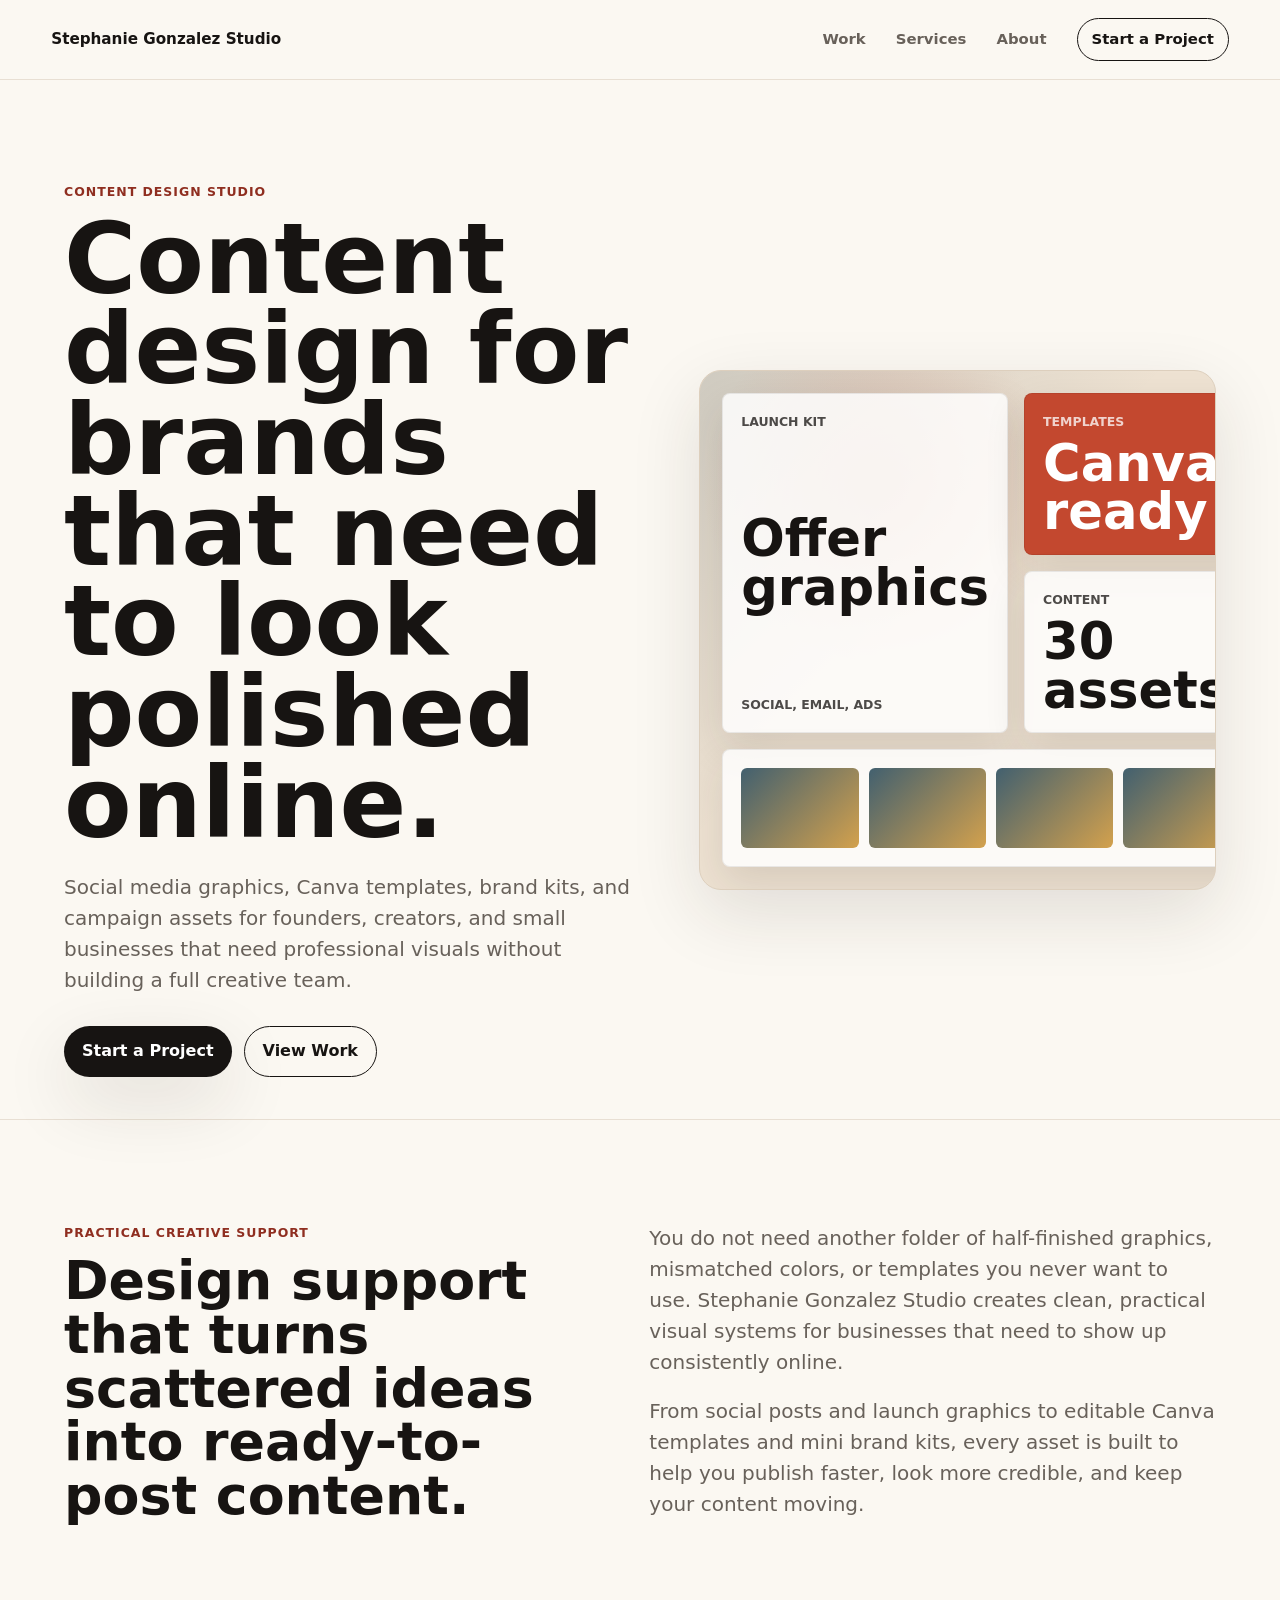
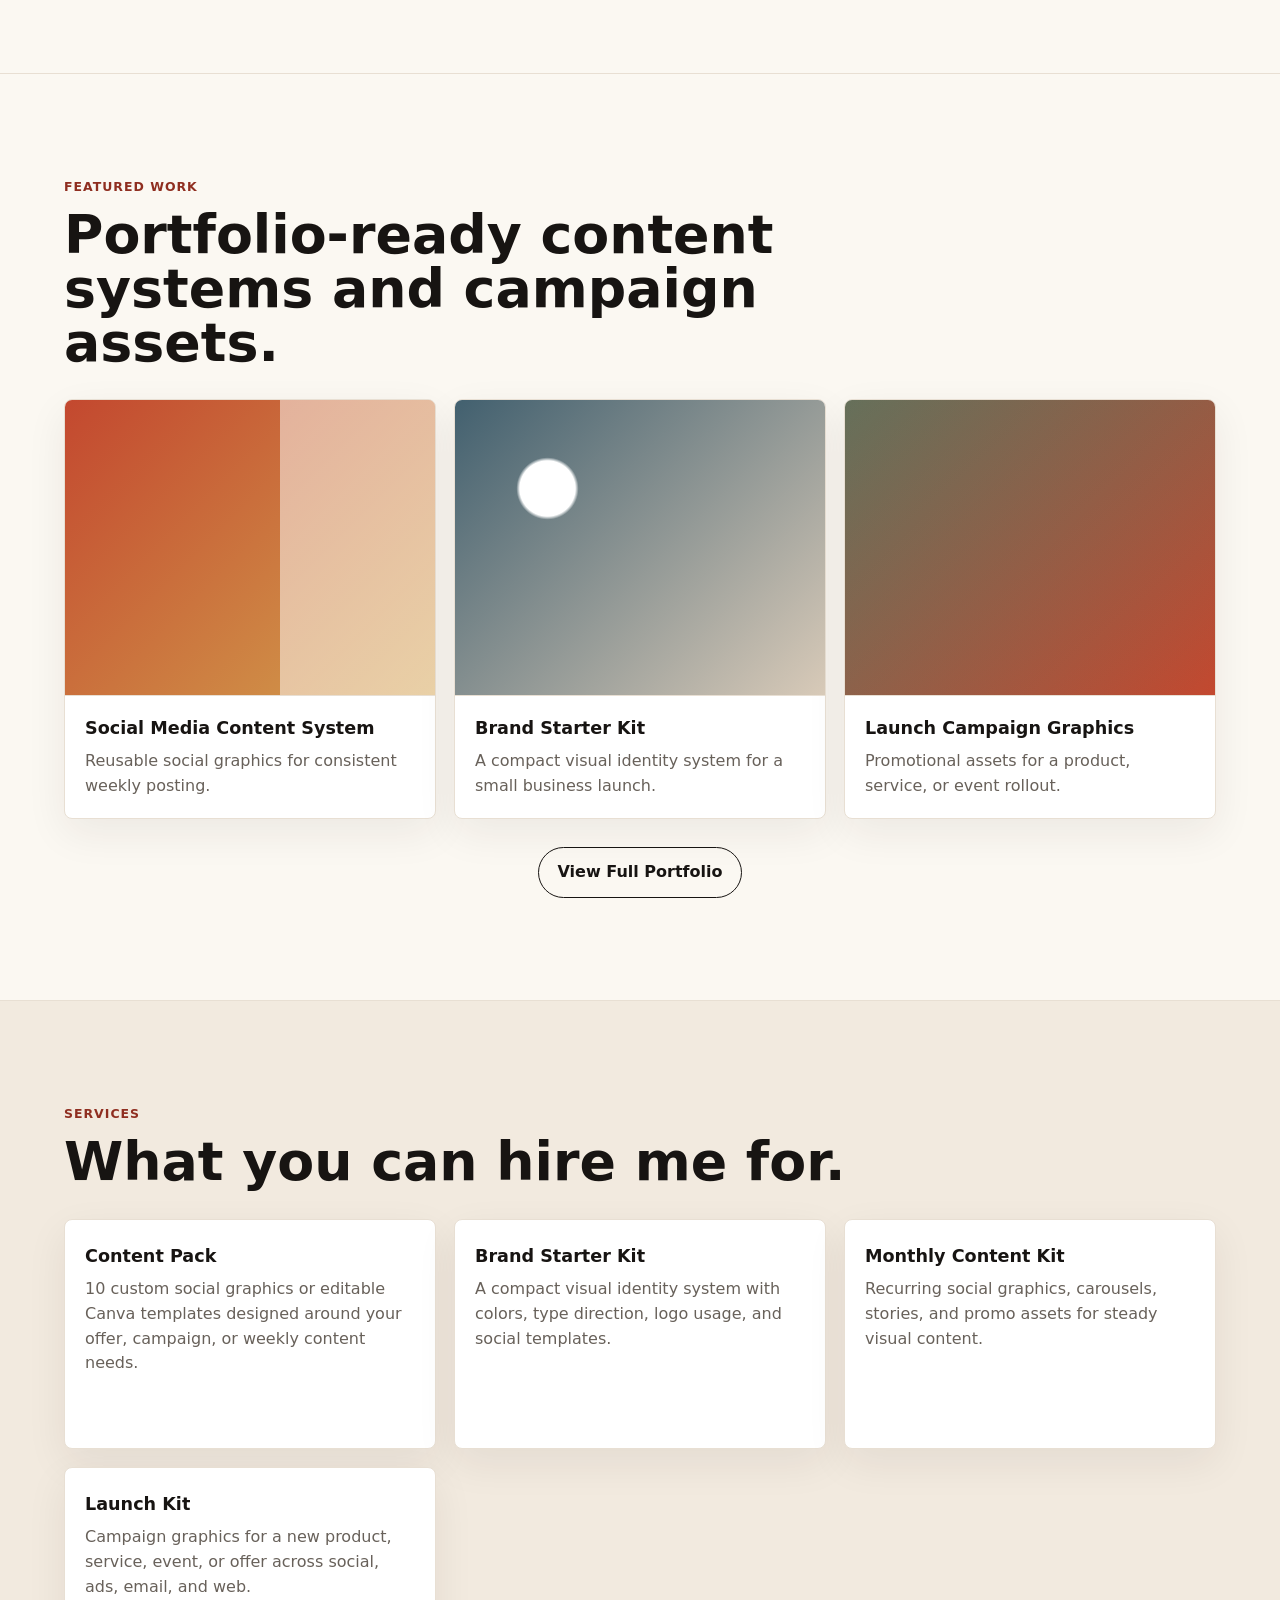
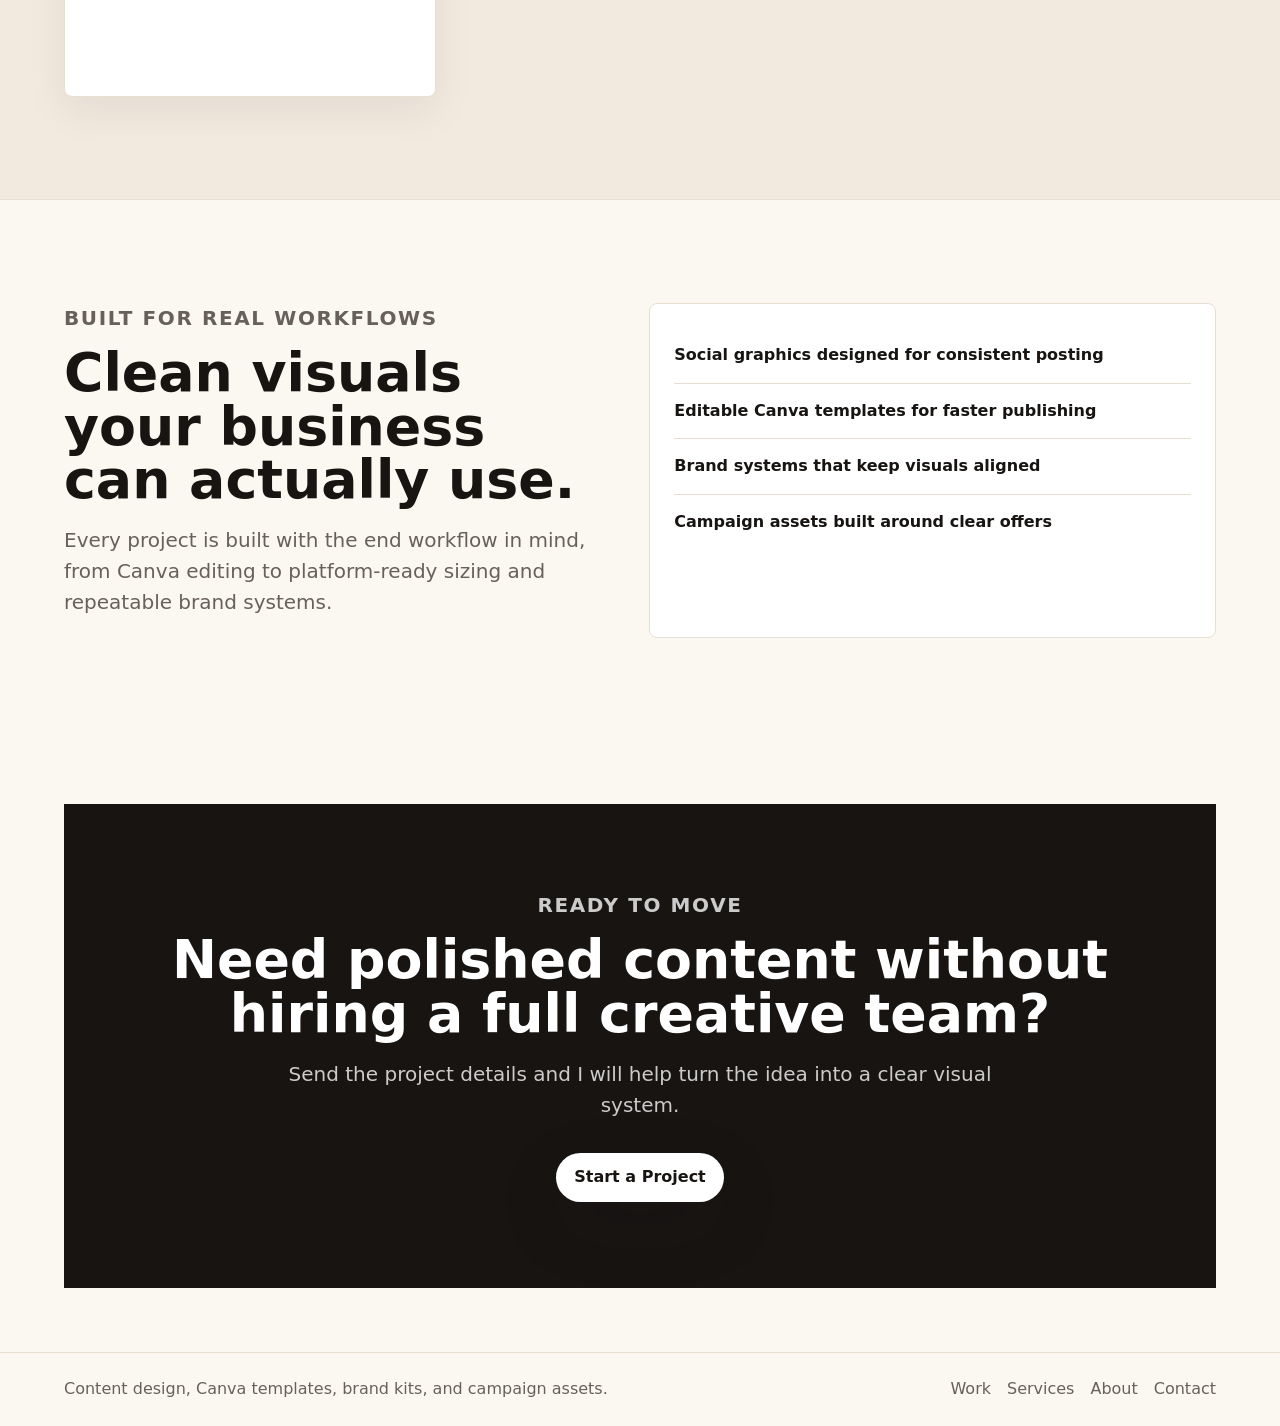
==== index.html @ 37374b11 "Build portfolio site" ====
<!doctype html>
<html lang="en">
  <head>
    <meta charset="utf-8" />
    <meta name="viewport" content="width=device-width, initial-scale=1" />
    <title>Content Design and Social Media Graphics | Stephanie Gonzalez Studio</title>
    <meta
      name="description"
      content="Social media graphics, Canva templates, brand kits, and campaign assets for founders, creators, and small businesses."
    />
    <link rel="stylesheet" href="styles.css" />
  </head>
  <body>
    <header class="site-header">
      <a class="brand" href="index.html">Stephanie Gonzalez Studio</a>
      <nav class="nav" aria-label="Primary navigation">
        <a href="work.html">Work</a>
        <a href="services.html">Services</a>
        <a href="about.html">About</a>
        <a class="nav-cta" href="contact.html">Start a Project</a>
      </nav>
    </header>

    <main>
      <section class="hero">
        <div class="hero-copy">
          <p class="eyebrow">Content design studio</p>
          <h1>Content design for brands that need to look polished online.</h1>
          <p class="hero-text">
            Social media graphics, Canva templates, brand kits, and campaign assets
            for founders, creators, and small businesses that need professional
            visuals without building a full creative team.
          </p>
          <div class="button-row">
            <a class="button button-primary" href="contact.html">Start a Project</a>
            <a class="button button-secondary" href="work.html">View Work</a>
          </div>
        </div>
        <div class="hero-board" aria-label="Sample design system preview">
          <div class="board-card card-large">
            <span>Launch Kit</span>
            <strong>Offer graphics</strong>
            <small>Social, email, ads</small>
          </div>
          <div class="board-card card-accent">
            <span>Templates</span>
            <strong>Canva-ready</strong>
          </div>
          <div class="board-card">
            <span>Content</span>
            <strong>30 assets</strong>
          </div>
          <div class="board-strip">
            <i></i><i></i><i></i><i></i>
          </div>
        </div>
      </section>

      <section class="section intro-section">
        <div class="section-heading">
          <p class="eyebrow">Practical creative support</p>
          <h2>Design support that turns scattered ideas into ready-to-post content.</h2>
        </div>
        <div class="section-copy">
          <p>
            You do not need another folder of half-finished graphics, mismatched
            colors, or templates you never want to use. Stephanie Gonzalez Studio
            creates clean, practical visual systems for businesses that need to
            show up consistently online.
          </p>
          <p>
            From social posts and launch graphics to editable Canva templates and
            mini brand kits, every asset is built to help you publish faster,
            look more credible, and keep your content moving.
          </p>
        </div>
      </section>

      <section class="section">
        <div class="section-heading">
          <p class="eyebrow">Featured work</p>
          <h2>Portfolio-ready content systems and campaign assets.</h2>
        </div>
        <div class="work-grid">
          <a class="work-card" href="work.html#social-system">
            <div class="work-art art-one"></div>
            <h3>Social Media Content System</h3>
            <p>Reusable social graphics for consistent weekly posting.</p>
          </a>
          <a class="work-card" href="work.html#brand-kit">
            <div class="work-art art-two"></div>
            <h3>Brand Starter Kit</h3>
            <p>A compact visual identity system for a small business launch.</p>
          </a>
          <a class="work-card" href="work.html#launch-kit">
            <div class="work-art art-three"></div>
            <h3>Launch Campaign Graphics</h3>
            <p>Promotional assets for a product, service, or event rollout.</p>
          </a>
        </div>
        <div class="centered-action">
          <a class="button button-secondary" href="work.html">View Full Portfolio</a>
        </div>
      </section>

      <section class="section section-muted">
        <div class="section-heading">
          <p class="eyebrow">Services</p>
          <h2>What you can hire me for.</h2>
        </div>
        <div class="service-grid">
          <article class="service-card">
            <h3>Content Pack</h3>
            <p>10 custom social graphics or editable Canva templates designed around your offer, campaign, or weekly content needs.</p>
          </article>
          <article class="service-card">
            <h3>Brand Starter Kit</h3>
            <p>A compact visual identity system with colors, type direction, logo usage, and social templates.</p>
          </article>
          <article class="service-card">
            <h3>Monthly Content Kit</h3>
            <p>Recurring social graphics, carousels, stories, and promo assets for steady visual content.</p>
          </article>
          <article class="service-card">
            <h3>Launch Kit</h3>
            <p>Campaign graphics for a new product, service, event, or offer across social, ads, email, and web.</p>
          </article>
        </div>
      </section>

      <section class="section proof-section">
        <div class="proof-copy">
          <p class="eyebrow">Built for real workflows</p>
          <h2>Clean visuals your business can actually use.</h2>
          <p>
            Every project is built with the end workflow in mind, from Canva editing
            to platform-ready sizing and repeatable brand systems.
          </p>
        </div>
        <ul class="proof-list">
          <li>Social graphics designed for consistent posting</li>
          <li>Editable Canva templates for faster publishing</li>
          <li>Brand systems that keep visuals aligned</li>
          <li>Campaign assets built around clear offers</li>
        </ul>
      </section>

      <section class="final-cta">
        <p class="eyebrow">Ready to move</p>
        <h2>Need polished content without hiring a full creative team?</h2>
        <p>Send the project details and I will help turn the idea into a clear visual system.</p>
        <a class="button button-primary" href="contact.html">Start a Project</a>
      </section>
    </main>

    <footer class="site-footer">
      <p>Content design, Canva templates, brand kits, and campaign assets.</p>
      <nav aria-label="Footer navigation">
        <a href="work.html">Work</a>
        <a href="services.html">Services</a>
        <a href="about.html">About</a>
        <a href="contact.html">Contact</a>
      </nav>
    </footer>
  </body>
</html>
---- styles.css ----
:root {
  --ink: #171412;
  --muted: #68615a;
  --line: #e8dfd3;
  --paper: #fbf8f2;
  --surface: #ffffff;
  --accent: #c3482f;
  --accent-dark: #8f2e20;
  --sage: #77846a;
  --blue: #42606f;
  --gold: #d3a14d;
  --radius: 8px;
  --shadow: 0 24px 70px rgba(39, 30, 22, 0.12);
}

* {
  box-sizing: border-box;
}

html {
  scroll-behavior: smooth;
}

body {
  margin: 0;
  background: var(--paper);
  color: var(--ink);
  font-family: Inter, ui-sans-serif, system-ui, -apple-system, BlinkMacSystemFont, "Segoe UI", sans-serif;
  line-height: 1.55;
}

a {
  color: inherit;
  text-decoration: none;
}

.site-header {
  align-items: center;
  background: rgba(251, 248, 242, 0.92);
  backdrop-filter: blur(14px);
  border-bottom: 1px solid var(--line);
  display: flex;
  justify-content: space-between;
  min-height: 74px;
  padding: 18px clamp(18px, 4vw, 56px);
  position: sticky;
  top: 0;
  z-index: 20;
}

.brand {
  font-size: 0.95rem;
  font-weight: 800;
  letter-spacing: 0;
}

.nav {
  align-items: center;
  display: flex;
  gap: clamp(14px, 2.4vw, 30px);
  font-size: 0.93rem;
  font-weight: 650;
}

.nav a {
  color: var(--muted);
}

.nav a:hover,
.nav .nav-cta {
  color: var(--ink);
}

.nav-cta {
  border: 1px solid var(--ink);
  border-radius: 999px;
  padding: 9px 14px;
}

.hero {
  display: grid;
  gap: clamp(32px, 5vw, 72px);
  grid-template-columns: minmax(0, 1.05fr) minmax(300px, 0.95fr);
  min-height: calc(100vh - 74px);
  padding: clamp(54px, 8vw, 106px) clamp(18px, 5vw, 76px) 42px;
}

.hero-copy,
.page-hero {
  align-self: center;
}

.eyebrow {
  color: var(--accent-dark);
  font-size: 0.78rem;
  font-weight: 850;
  letter-spacing: 0.08em;
  margin: 0 0 12px;
  text-transform: uppercase;
}

h1,
h2,
h3,
p {
  margin-top: 0;
}

h1 {
  font-size: clamp(3.1rem, 7.7vw, 7.4rem);
  letter-spacing: 0;
  line-height: 0.92;
  margin-bottom: 24px;
  max-width: 940px;
}

h2 {
  font-size: clamp(2rem, 4.2vw, 4.35rem);
  letter-spacing: 0;
  line-height: 1;
  margin-bottom: 18px;
}

h3 {
  font-size: 1.1rem;
  letter-spacing: 0;
  line-height: 1.2;
  margin-bottom: 10px;
}

.hero-text,
.page-hero p,
.section-copy,
.proof-copy p,
.final-cta p {
  color: var(--muted);
  font-size: clamp(1.03rem, 1.6vw, 1.25rem);
  max-width: 740px;
}

.button-row {
  display: flex;
  flex-wrap: wrap;
  gap: 12px;
  margin-top: 30px;
}

.button {
  align-items: center;
  border-radius: 999px;
  display: inline-flex;
  font-weight: 800;
  justify-content: center;
  min-height: 46px;
  padding: 12px 18px;
  transition: transform 160ms ease, box-shadow 160ms ease, background 160ms ease;
}

.button:hover {
  transform: translateY(-2px);
}

.button-primary {
  background: var(--ink);
  box-shadow: var(--shadow);
  color: white;
}

.button-secondary {
  border: 1px solid var(--ink);
  color: var(--ink);
}

.hero-board {
  align-self: center;
  background: #eee2d2;
  border: 1px solid #ddcfbd;
  border-radius: 22px;
  box-shadow: var(--shadow);
  display: grid;
  gap: 16px;
  grid-template-columns: 1fr 1fr;
  min-height: 520px;
  overflow: hidden;
  padding: 22px;
  position: relative;
}

.hero-board::before {
  background:
    radial-gradient(circle at 35% 22%, rgba(195, 72, 47, 0.18), transparent 34%),
    linear-gradient(135deg, rgba(66, 96, 111, 0.18), transparent 45%);
  content: "";
  inset: 0;
  position: absolute;
}

.board-card,
.board-strip {
  background: rgba(255, 255, 255, 0.82);
  border: 1px solid rgba(23, 20, 18, 0.08);
  border-radius: 8px;
  box-shadow: 0 16px 40px rgba(39, 30, 22, 0.12);
  display: flex;
  flex-direction: column;
  justify-content: space-between;
  min-height: 150px;
  padding: 18px;
  position: relative;
  z-index: 1;
}

.card-large {
  grid-row: span 2;
  min-height: 318px;
}

.card-accent {
  background: var(--accent);
  color: white;
}

.board-card span,
.board-card small {
  color: inherit;
  font-size: 0.78rem;
  font-weight: 800;
  opacity: 0.76;
  text-transform: uppercase;
}

.board-card strong {
  font-size: clamp(1.7rem, 4vw, 3.4rem);
  letter-spacing: 0;
  line-height: 0.95;
}

.board-strip {
  display: grid;
  gap: 10px;
  grid-column: 1 / -1;
  grid-template-columns: repeat(4, 1fr);
  min-height: 110px;
}

.board-strip i {
  background: linear-gradient(135deg, var(--blue), var(--gold));
  border-radius: 6px;
  display: block;
}

.section,
.page-hero,
.case-list,
.contact-layout {
  padding: clamp(58px, 8vw, 112px) clamp(18px, 5vw, 76px);
}

.section {
  border-top: 1px solid var(--line);
}

.section-muted {
  background: #f2eadf;
}

.intro-section,
.proof-section,
.page-hero.split,
.contact-layout {
  display: grid;
  gap: clamp(24px, 5vw, 72px);
  grid-template-columns: minmax(0, 0.92fr) minmax(320px, 1fr);
}

.section-heading {
  margin-bottom: 30px;
  max-width: 900px;
}

.section-copy p {
  margin-bottom: 18px;
}

.work-grid,
.service-grid {
  display: grid;
  gap: 18px;
  grid-template-columns: repeat(3, minmax(0, 1fr));
}

.work-card,
.service-card,
.package-card,
.about-panel,
.contact-note {
  background: var(--surface);
  border: 1px solid var(--line);
  border-radius: var(--radius);
  box-shadow: 0 14px 42px rgba(39, 30, 22, 0.07);
}

.work-card {
  display: flex;
  flex-direction: column;
  min-height: 420px;
  overflow: hidden;
}

.work-card h3,
.work-card p,
.service-card h3,
.service-card p {
  padding-left: 20px;
  padding-right: 20px;
}

.work-card h3 {
  margin-top: 22px;
}

.work-card p,
.service-card p,
.package-card p,
.about-panel,
.contact-note,
.case-copy p,
.case-copy li {
  color: var(--muted);
}

.work-art {
  aspect-ratio: 1.25 / 1;
  border-bottom: 1px solid var(--line);
  position: relative;
}

.art-one {
  background:
    linear-gradient(90deg, transparent 58%, rgba(255, 255, 255, 0.5) 58%),
    linear-gradient(135deg, #c3482f, #d3a14d);
}

.art-two {
  background:
    radial-gradient(circle at 25% 30%, #ffffff 0 8%, transparent 9%),
    linear-gradient(135deg, #42606f, #d8cab8);
}

.art-three {
  background:
    linear-gradient(140deg, rgba(23, 20, 18, 0.18), transparent),
    linear-gradient(135deg, #77846a, #c3482f);
}

.centered-action {
  margin-top: 28px;
  text-align: center;
}

.service-card {
  min-height: 230px;
  padding: 26px 0;
}

.proof-list {
  background: var(--surface);
  border: 1px solid var(--line);
  border-radius: var(--radius);
  list-style: none;
  margin: 0;
  padding: 24px;
}

.proof-list li {
  border-bottom: 1px solid var(--line);
  font-weight: 750;
  padding: 15px 0;
}

.proof-list li:last-child {
  border-bottom: 0;
}

.final-cta {
  background: var(--ink);
  color: white;
  margin: clamp(18px, 5vw, 76px);
  padding: clamp(44px, 7vw, 86px);
  text-align: center;
}

.final-cta .eyebrow,
.final-cta p {
  color: rgba(255, 255, 255, 0.78);
  margin-left: auto;
  margin-right: auto;
}

.final-cta .button-primary {
  background: white;
  color: var(--ink);
  margin-top: 12px;
}

.standalone {
  margin-top: 80px;
}

.page-hero.compact {
  max-width: 980px;
}

.page-hero.compact h1 {
  font-size: clamp(2.8rem, 6vw, 5.9rem);
}

.page-hero.split h1 {
  font-size: clamp(2.4rem, 5vw, 5rem);
}

.about-panel,
.contact-note {
  padding: 28px;
}

.package-section {
  display: grid;
  gap: 18px;
  grid-template-columns: repeat(2, minmax(0, 1fr));
}

.package-card {
  display: flex;
  flex-direction: column;
  gap: 24px;
  justify-content: space-between;
  min-height: 470px;
  padding: 28px;
}

.package-card.featured {
  background: #fff7ea;
  border-color: #d4b274;
}

.package-card ul,
.contact-note ul,
.case-copy ul {
  margin: 0;
  padding-left: 20px;
}

.case-list {
  display: grid;
  gap: 26px;
}

.case-study {
  background: var(--surface);
  border: 1px solid var(--line);
  border-radius: var(--radius);
  display: grid;
  gap: 0;
  grid-template-columns: minmax(280px, 0.8fr) minmax(0, 1.2fr);
  overflow: hidden;
}

.case-visual {
  min-height: 520px;
  position: relative;
}

.case-visual span {
  background: rgba(255, 255, 255, 0.74);
  border: 1px solid rgba(23, 20, 18, 0.12);
  border-radius: 8px;
  box-shadow: 0 16px 38px rgba(39, 30, 22, 0.18);
  display: block;
  position: absolute;
}

.visual-social {
  background: linear-gradient(135deg, #c3482f, #e2b560);
}

.visual-brand {
  background: linear-gradient(135deg, #42606f, #b8c0ae);
}

.visual-launch {
  background: linear-gradient(135deg, #171412, #c3482f);
}

.visual-template {
  background: linear-gradient(135deg, #d8cab8, #77846a);
}

.visual-ad {
  background: linear-gradient(135deg, #f3efe7, #42606f);
}

.visual-founder {
  background: linear-gradient(135deg, #d3a14d, #171412);
}

.case-visual span:nth-child(1) {
  height: 42%;
  left: 12%;
  top: 12%;
  width: 42%;
}

.case-visual span:nth-child(2) {
  height: 30%;
  right: 10%;
  top: 20%;
  width: 30%;
}

.case-visual span:nth-child(3) {
  bottom: 12%;
  height: 34%;
  left: 24%;
  width: 56%;
}

.case-visual span:nth-child(4) {
  bottom: 22%;
  height: 20%;
  right: 14%;
  width: 22%;
}

.case-copy {
  padding: clamp(28px, 5vw, 58px);
}

.case-copy h2 {
  font-size: clamp(2rem, 4vw, 4rem);
}

.case-copy h3 {
  margin-top: 24px;
}

.outcome {
  background: #f8f0e5;
  border-left: 4px solid var(--accent);
  margin-top: 24px;
  padding: 16px;
}

.contact-layout {
  align-items: start;
  padding-top: 10px;
}

.contact-form {
  background: var(--surface);
  border: 1px solid var(--line);
  border-radius: var(--radius);
  display: grid;
  gap: 18px;
  grid-template-columns: repeat(2, minmax(0, 1fr));
  padding: clamp(22px, 4vw, 38px);
}

label {
  color: var(--ink);
  display: grid;
  font-size: 0.92rem;
  font-weight: 800;
  gap: 8px;
}

.full {
  grid-column: 1 / -1;
}

input,
select,
textarea {
  background: #fcfaf6;
  border: 1px solid var(--line);
  border-radius: 8px;
  color: var(--ink);
  font: inherit;
  min-height: 46px;
  padding: 12px 13px;
  width: 100%;
}

textarea {
  resize: vertical;
}

.contact-form button {
  border: 0;
  cursor: pointer;
  grid-column: 1 / -1;
  justify-self: start;
}

.site-footer {
  align-items: center;
  border-top: 1px solid var(--line);
  color: var(--muted);
  display: flex;
  gap: 18px;
  justify-content: space-between;
  padding: 24px clamp(18px, 5vw, 76px);
}

.site-footer p {
  margin: 0;
}

.site-footer nav {
  display: flex;
  flex-wrap: wrap;
  gap: 16px;
}

@media (max-width: 920px) {
  .hero,
  .intro-section,
  .proof-section,
  .page-hero.split,
  .contact-layout,
  .case-study {
    grid-template-columns: 1fr;
  }

  .hero {
    min-height: auto;
  }

  .hero-board {
    min-height: 420px;
  }

  .work-grid,
  .service-grid,
  .package-section {
    grid-template-columns: 1fr;
  }

  .case-visual {
    min-height: 360px;
  }
}

@media (max-width: 680px) {
  .site-header {
    align-items: flex-start;
    flex-direction: column;
    gap: 14px;
  }

  .nav {
    flex-wrap: wrap;
    gap: 12px;
  }

  h1 {
    font-size: clamp(2.6rem, 18vw, 4.6rem);
  }

  .hero-board {
    grid-template-columns: 1fr;
  }

  .card-large,
  .board-strip {
    grid-column: auto;
    grid-row: auto;
  }

  .board-strip {
    grid-template-columns: repeat(2, 1fr);
  }

  .contact-form {
    grid-template-columns: 1fr;
  }

  .site-footer {
    align-items: flex-start;
    flex-direction: column;
  }

  .final-cta {
    margin-left: 18px;
    margin-right: 18px;
  }
}
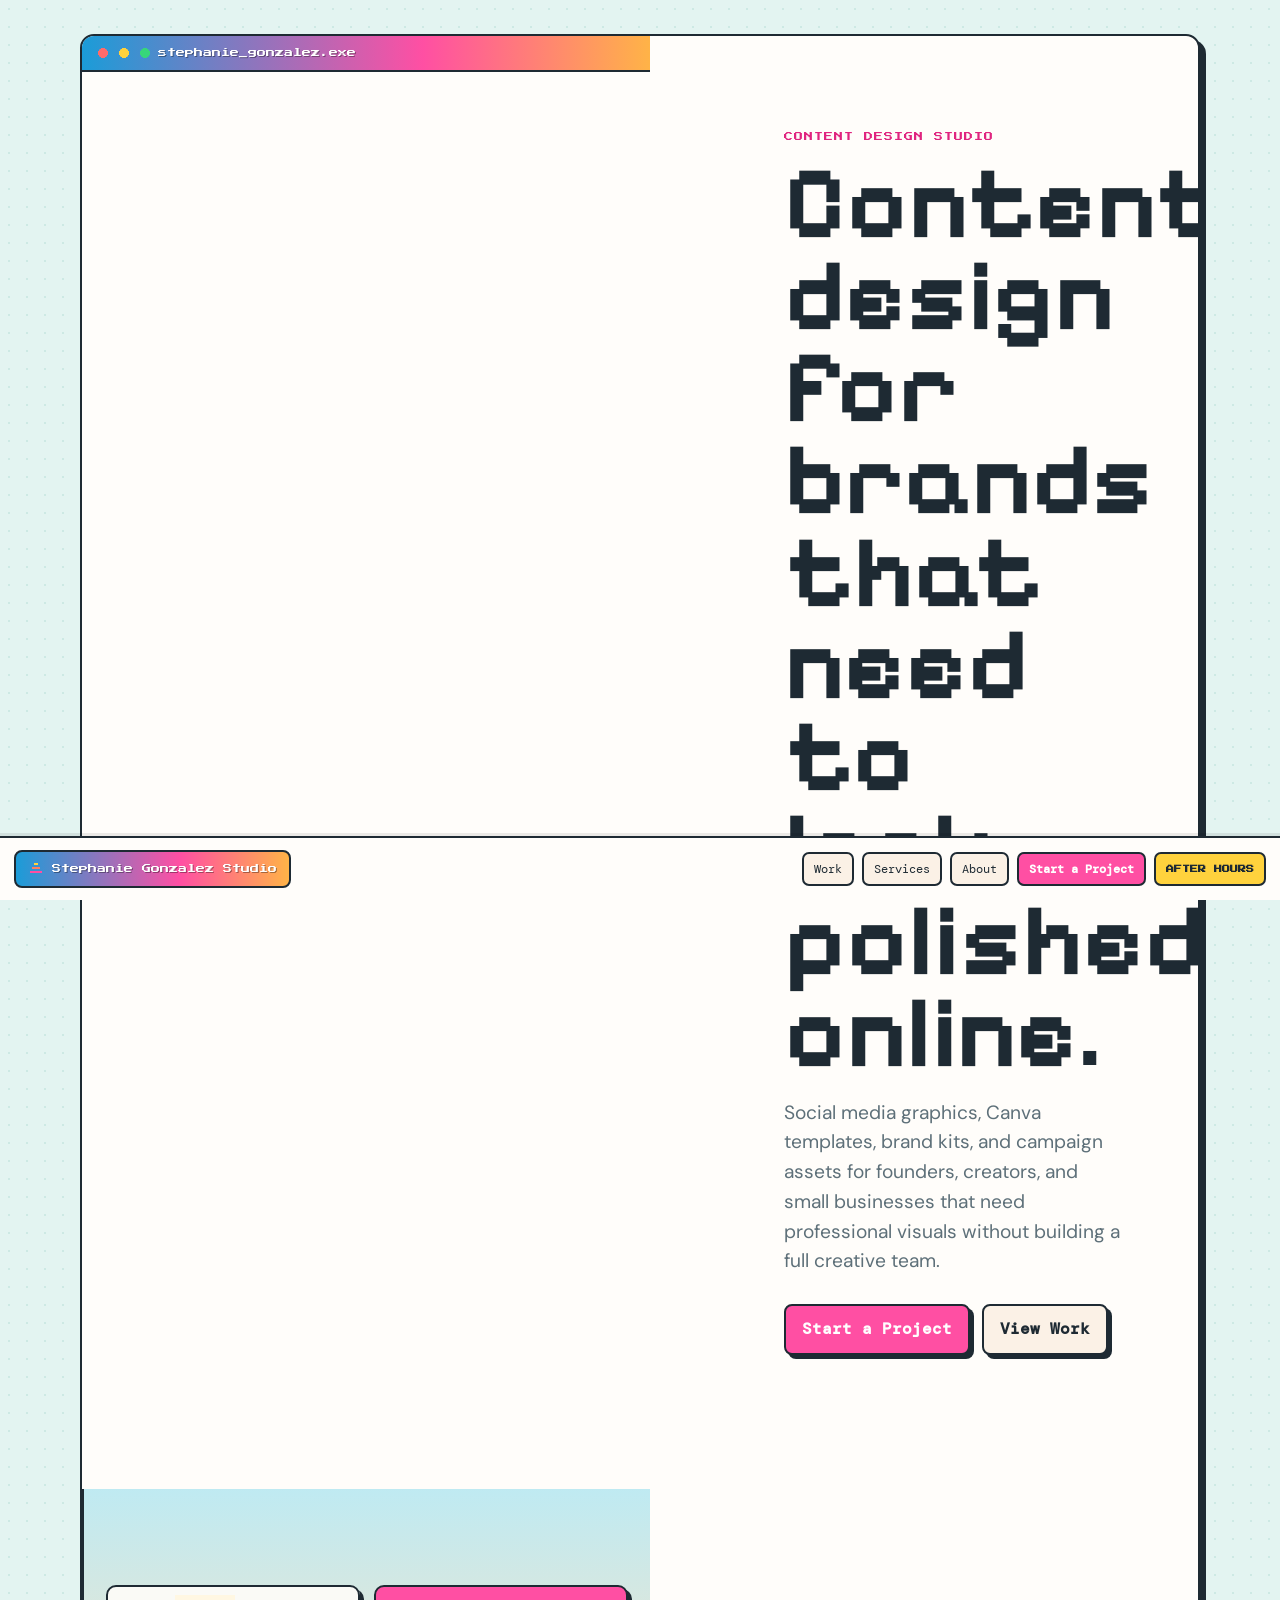
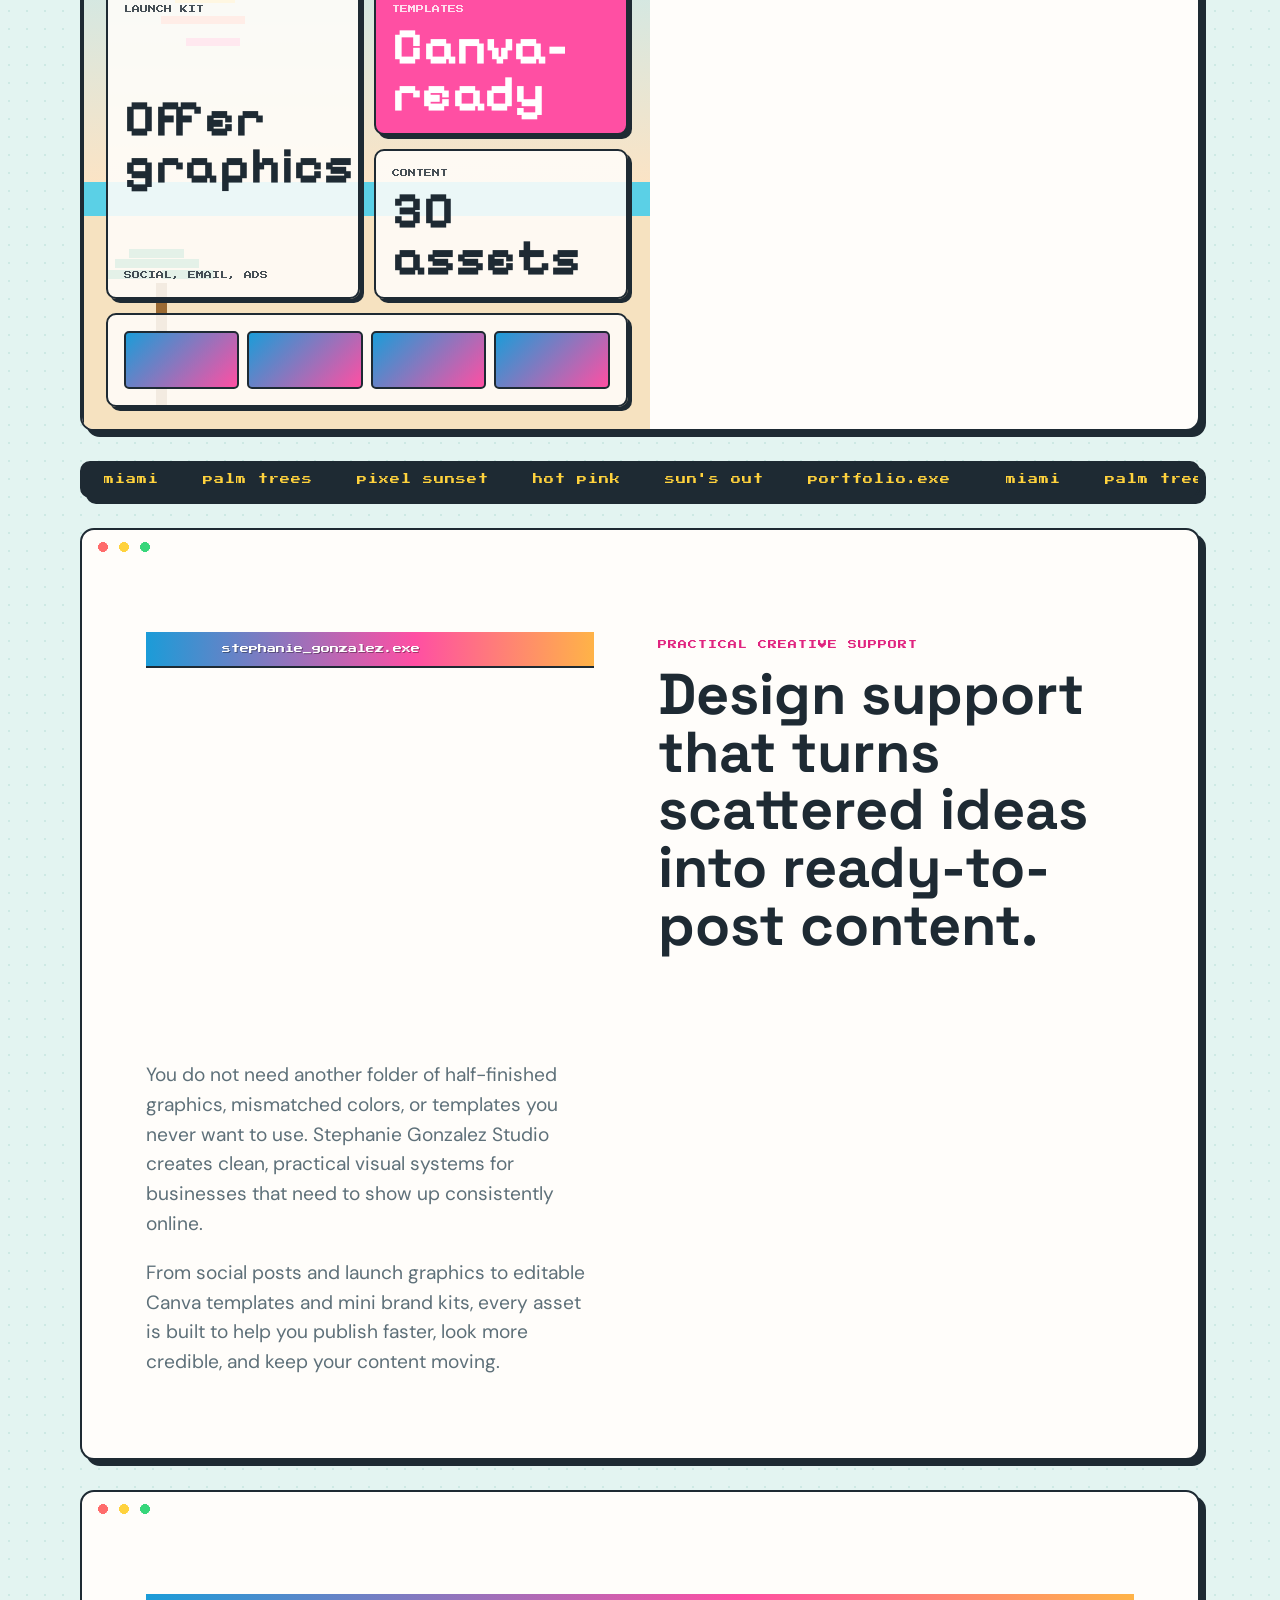
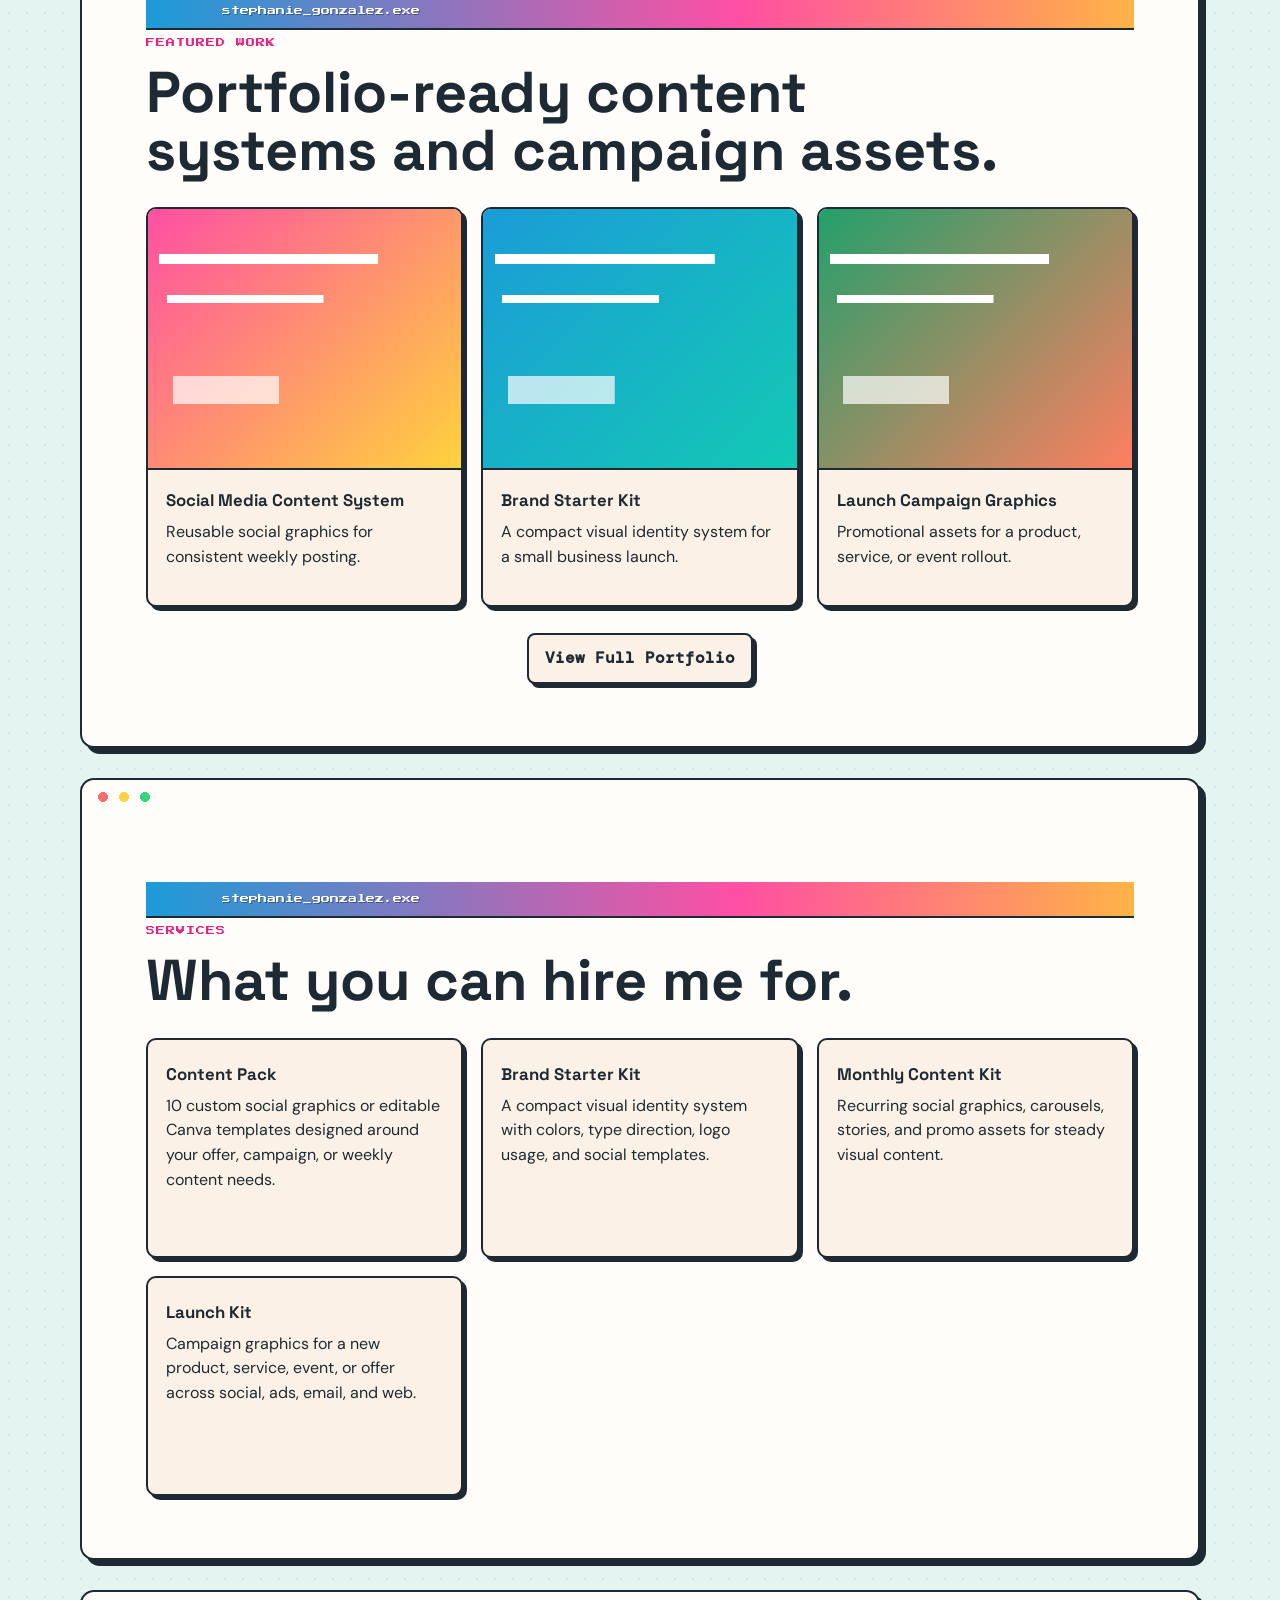
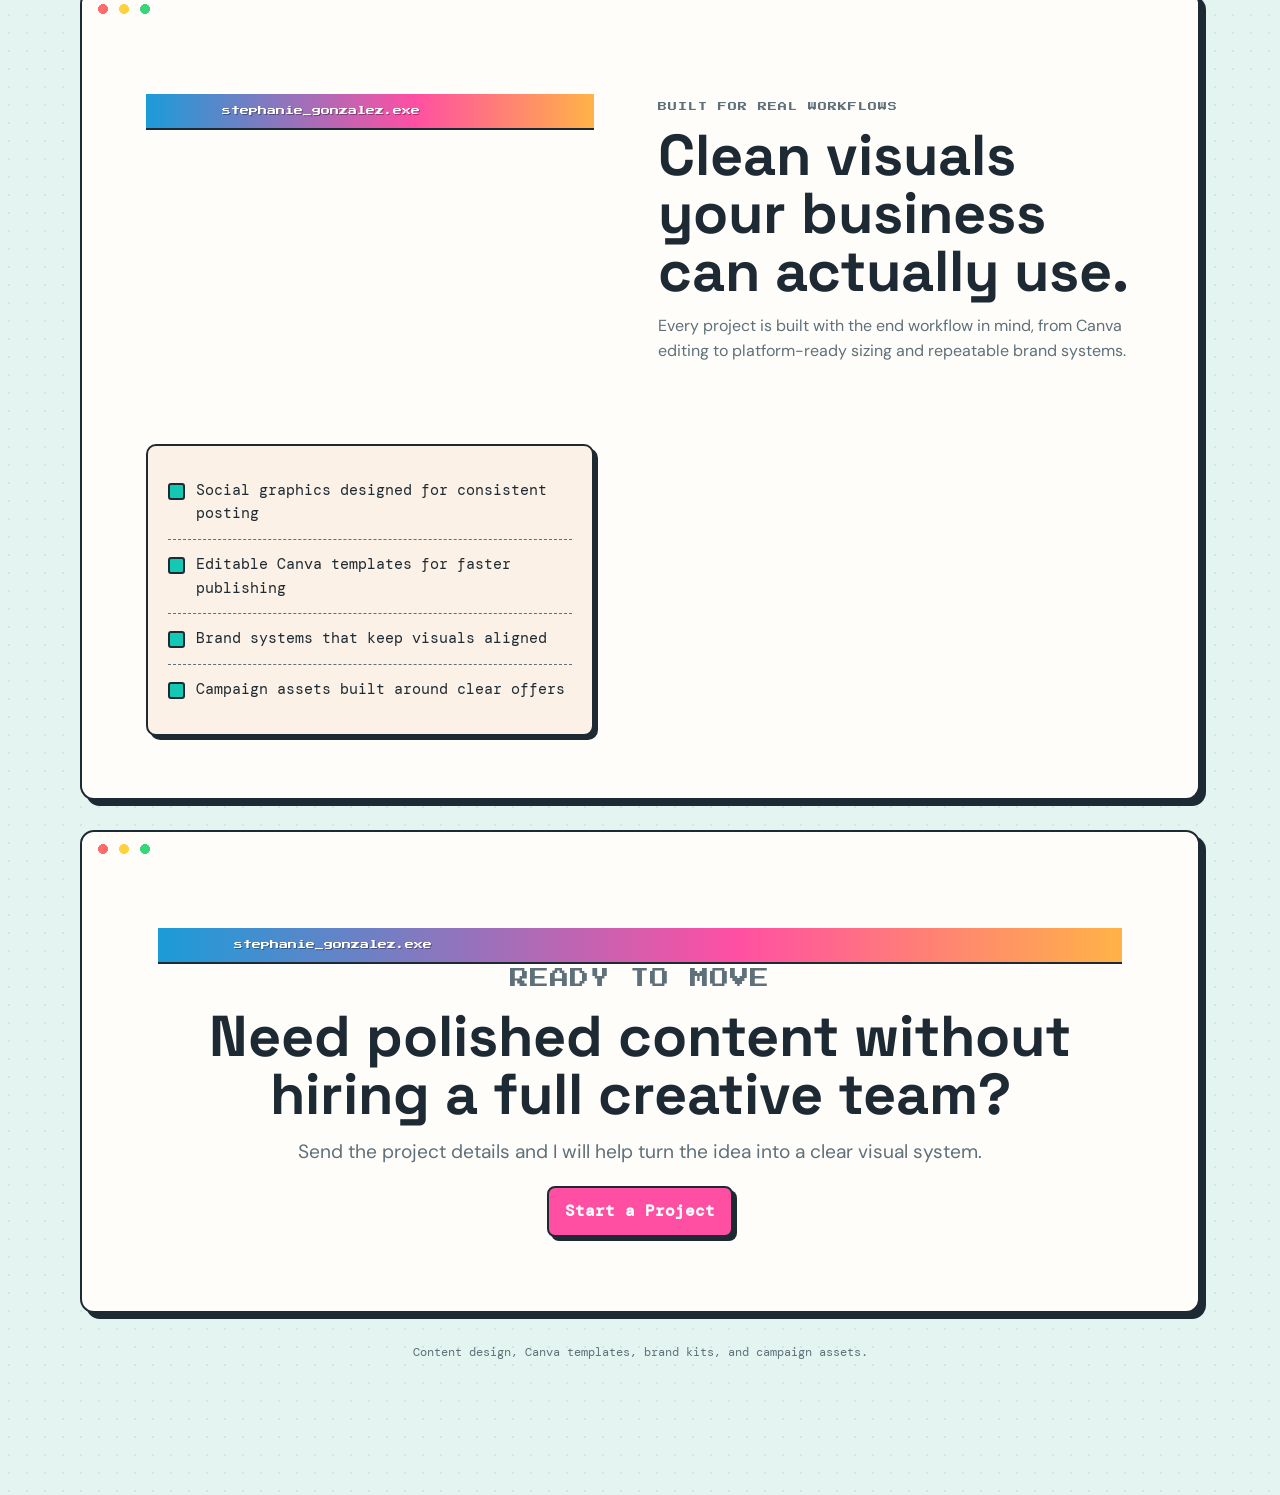
==== commit 90181162: "Apply Miami desktop art direction" ====
--- a/index.html
+++ b/index.html
@@ -8,6 +8,9 @@
       name="description"
       content="Social media graphics, Canva templates, brand kits, and campaign assets for founders, creators, and small businesses."
     />
+    <link rel="preconnect" href="https://fonts.googleapis.com" />
+    <link rel="preconnect" href="https://fonts.gstatic.com" crossorigin />
+    <link href="https://fonts.googleapis.com/css2?family=DM+Mono:wght@400;500&family=DM+Sans:wght@400;500;700&family=Pixelify+Sans:wght@400..700&family=Press+Start+2P&family=Space+Grotesk:wght@400;500;600;700&display=swap" rel="stylesheet" />
     <link rel="stylesheet" href="styles.css" />
   </head>
   <body>
@@ -18,6 +21,7 @@
         <a href="services.html">Services</a>
         <a href="about.html">About</a>
         <a class="nav-cta" href="contact.html">Start a Project</a>
+        <button class="theme-toggle" type="button" aria-pressed="false">After Hours</button>
       </nav>
     </header>
 
@@ -55,6 +59,13 @@
           </div>
         </div>
       </section>
+
+      <div class="marquee" aria-hidden="true">
+        <div class="track">
+          <span>miami</span><span>palm trees</span><span>pixel sunset</span><span>hot pink</span><span>sun's out</span><span>portfolio.exe</span>
+          <span>miami</span><span>palm trees</span><span>pixel sunset</span><span>hot pink</span><span>sun's out</span><span>portfolio.exe</span>
+        </div>
+      </div>
 
       <section class="section intro-section">
         <div class="section-heading">
@@ -162,5 +173,6 @@
         <a href="contact.html">Contact</a>
       </nav>
     </footer>
+  <script src="script.js"></script>
   </body>
 </html>
--- a/styles.css
+++ b/styles.css
@@ -1,16 +1,44 @@
 :root {
-  --ink: #171412;
-  --muted: #68615a;
-  --line: #e8dfd3;
-  --paper: #fbf8f2;
-  --surface: #ffffff;
-  --accent: #c3482f;
-  --accent-dark: #8f2e20;
-  --sage: #77846a;
-  --blue: #42606f;
-  --gold: #d3a14d;
-  --radius: 8px;
-  --shadow: 0 24px 70px rgba(39, 30, 22, 0.12);
+  --wallpaper: #e3f4f1;
+  --wallpaper-2: #cde9e4;
+  --panel: #fffdfa;
+  --panel-2: #fbf1e6;
+  --edge: #1e2a33;
+  --ink: #1e2a33;
+  --ink-soft: #5e7079;
+  --pink: #ff4fa3;
+  --pink-deep: #e0247f;
+  --blue: #1b9cd8;
+  --cyan: #13c9b4;
+  --lemon: #ffd23d;
+  --palm: #23a06b;
+  --coral: #ff7e5f;
+  --ocean: #5bd0e6;
+  --sand: #f6e2c0;
+  --titlebar: linear-gradient(90deg, #1b9cd8 0%, #ff4fa3 60%, #ffb347 100%);
+  --shadow: 6px 6px 0 var(--edge);
+  --radius: 14px;
+}
+
+[data-theme="dark"] {
+  --wallpaper: #0b1226;
+  --wallpaper-2: #141d3c;
+  --panel: #13203a;
+  --panel-2: #1b2a48;
+  --edge: #060a14;
+  --ink: #eaf6ff;
+  --ink-soft: #9fb6c9;
+  --pink: #ff5cb0;
+  --pink-deep: #ff8ac9;
+  --blue: #49c8ff;
+  --cyan: #2bf0d8;
+  --lemon: #ffe36b;
+  --palm: #2be08c;
+  --coral: #ff8a6b;
+  --ocean: #176c9e;
+  --sand: #2a2440;
+  --titlebar: linear-gradient(90deg, #0e4fa8 0%, #7b2bd6 55%, #ff5cb0 100%);
+  --shadow: 6px 6px 0 #000;
 }
 
 * {
@@ -22,11 +50,15 @@
 }
 
 body {
+  background:
+    radial-gradient(var(--wallpaper-2) 1.4px, transparent 1.4px) 0 0 / 18px 18px,
+    var(--wallpaper);
+  color: var(--ink);
+  font-family: "DM Sans", system-ui, sans-serif;
+  line-height: 1.55;
   margin: 0;
-  background: var(--paper);
-  color: var(--ink);
-  font-family: Inter, ui-sans-serif, system-ui, -apple-system, BlinkMacSystemFont, "Segoe UI", sans-serif;
-  line-height: 1.55;
+  padding: 34px 18px 110px;
+  transition: background-color 250ms ease, color 250ms ease;
 }
 
 a {
@@ -36,66 +68,171 @@
 
 .site-header {
   align-items: center;
-  background: rgba(251, 248, 242, 0.92);
-  backdrop-filter: blur(14px);
-  border-bottom: 1px solid var(--line);
+  background: var(--panel);
+  border-top: 2.5px solid var(--edge);
+  bottom: 0;
+  box-shadow: 0 -3px 0 rgba(0, 0, 0, 0.08);
   display: flex;
+  gap: 12px;
   justify-content: space-between;
-  min-height: 74px;
-  padding: 18px clamp(18px, 4vw, 56px);
-  position: sticky;
-  top: 0;
-  z-index: 20;
+  left: 0;
+  min-height: 64px;
+  padding: 8px 14px;
+  position: fixed;
+  right: 0;
+  z-index: 50;
 }
 
 .brand {
-  font-size: 0.95rem;
-  font-weight: 800;
-  letter-spacing: 0;
+  align-items: center;
+  background: var(--titlebar);
+  border: 2px solid var(--edge);
+  border-radius: 8px;
+  color: #fff;
+  display: inline-flex;
+  font-family: "Press Start 2P", monospace;
+  font-size: 9px;
+  gap: 8px;
+  min-height: 38px;
+  padding: 8px 12px;
+  text-shadow: 1px 1px 0 rgba(0, 0, 0, 0.35);
+}
+
+.brand::before {
+  content: "";
+  background:
+    linear-gradient(var(--lemon) 0 0) 6px 2px / 4px 2px no-repeat,
+    linear-gradient(var(--coral) 0 0) 4px 6px / 8px 2px no-repeat,
+    linear-gradient(var(--pink) 0 0) 2px 10px / 12px 2px no-repeat;
+  display: inline-block;
+  height: 16px;
+  width: 16px;
 }
 
 .nav {
   align-items: center;
   display: flex;
-  gap: clamp(14px, 2.4vw, 30px);
-  font-size: 0.93rem;
-  font-weight: 650;
-}
-
-.nav a {
-  color: var(--muted);
-}
-
-.nav a:hover,
-.nav .nav-cta {
+  flex-wrap: wrap;
+  gap: 8px;
+  justify-content: flex-end;
+}
+
+.nav a,
+.theme-toggle {
+  background: var(--panel-2);
+  border: 2px solid var(--edge);
+  border-radius: 7px;
   color: var(--ink);
-}
-
-.nav-cta {
-  border: 1px solid var(--ink);
-  border-radius: 999px;
-  padding: 9px 14px;
+  font-family: "DM Mono", monospace;
+  font-size: 12px;
+  min-height: 34px;
+  padding: 6px 10px;
+}
+
+.nav .nav-cta,
+.theme-toggle {
+  background: var(--pink);
+  color: #fff;
+  cursor: pointer;
+  font-weight: 700;
+}
+
+.theme-toggle {
+  background: var(--lemon);
+  color: var(--edge);
+  font-family: "Press Start 2P", monospace;
+  font-size: 8px;
+  text-transform: uppercase;
+}
+
+[data-theme="dark"] .theme-toggle {
+  background: var(--cyan);
+}
+
+.hero,
+.section,
+.page-hero,
+.case-study,
+.contact-layout,
+.final-cta {
+  background: var(--panel);
+  border: 2.5px solid var(--edge);
+  border-radius: var(--radius);
+  box-shadow: var(--shadow);
+  margin: 0 auto 30px;
+  max-width: 1120px;
+  overflow: hidden;
+  position: relative;
+}
+
+.hero::before,
+.section::before,
+.page-hero::before,
+.case-study::before,
+.contact-layout::before,
+.final-cta::before {
+  align-items: center;
+  background: var(--titlebar);
+  border-bottom: 2.5px solid var(--edge);
+  color: #fff;
+  content: "stephanie_gonzalez.exe";
+  display: flex;
+  font-family: "Press Start 2P", monospace;
+  font-size: 9px;
+  height: 34px;
+  letter-spacing: 0;
+  padding-left: 76px;
+  text-shadow: 1px 1px 0 rgba(0, 0, 0, 0.35);
+}
+
+.hero::after,
+.section::after,
+.page-hero::after,
+.case-study::after,
+.contact-layout::after,
+.final-cta::after {
+  background:
+    radial-gradient(circle, #ff6b6b 0 48%, transparent 52%) 0 0 / 14px 14px no-repeat,
+    radial-gradient(circle, #ffd23d 0 48%, transparent 52%) 21px 0 / 14px 14px no-repeat,
+    radial-gradient(circle, #37d67a 0 48%, transparent 52%) 42px 0 / 14px 14px no-repeat;
+  content: "";
+  height: 14px;
+  left: 14px;
+  position: absolute;
+  top: 10px;
+  width: 58px;
+  z-index: 2;
 }
 
 .hero {
   display: grid;
-  gap: clamp(32px, 5vw, 72px);
-  grid-template-columns: minmax(0, 1.05fr) minmax(300px, 0.95fr);
-  min-height: calc(100vh - 74px);
-  padding: clamp(54px, 8vw, 106px) clamp(18px, 5vw, 76px) 42px;
+  gap: clamp(28px, 5vw, 60px);
+  grid-template-columns: minmax(0, 1fr) minmax(280px, 0.86fr);
+  min-height: auto;
 }
 
 .hero-copy,
-.page-hero {
+.section > *,
+.page-hero > *,
+.final-cta > *,
+.contact-layout > * {
+  position: relative;
+  z-index: 1;
+}
+
+.hero-copy {
   align-self: center;
+  padding: clamp(34px, 6vw, 74px);
+  padding-top: clamp(54px, 7vw, 88px);
 }
 
 .eyebrow {
-  color: var(--accent-dark);
-  font-size: 0.78rem;
-  font-weight: 850;
-  letter-spacing: 0.08em;
-  margin: 0 0 12px;
+  color: var(--pink-deep);
+  display: inline-block;
+  font-family: "Press Start 2P", monospace;
+  font-size: 9px;
+  letter-spacing: 1px;
+  margin: 0 0 14px;
   text-transform: uppercase;
 }
 
@@ -107,161 +244,238 @@
 }
 
 h1 {
-  font-size: clamp(3.1rem, 7.7vw, 7.4rem);
+  color: var(--ink);
+  font-family: "Pixelify Sans", sans-serif;
+  font-size: clamp(3rem, 8vw, 7rem);
+  font-weight: 700;
   letter-spacing: 0;
-  line-height: 0.92;
-  margin-bottom: 24px;
-  max-width: 940px;
+  line-height: 0.9;
+  margin-bottom: 18px;
+  max-width: 960px;
 }
 
 h2 {
-  font-size: clamp(2rem, 4.2vw, 4.35rem);
+  font-family: "Space Grotesk", sans-serif;
+  font-size: clamp(2rem, 4.5vw, 4.2rem);
+  font-weight: 700;
   letter-spacing: 0;
   line-height: 1;
-  margin-bottom: 18px;
+  margin-bottom: 14px;
 }
 
 h3 {
-  font-size: 1.1rem;
+  font-family: "Space Grotesk", sans-serif;
+  font-size: 1.05rem;
+  font-weight: 700;
   letter-spacing: 0;
   line-height: 1.2;
   margin-bottom: 10px;
+}
+
+p {
+  max-width: 68ch;
 }
 
 .hero-text,
 .page-hero p,
 .section-copy,
 .proof-copy p,
+.final-cta p,
+.case-copy p,
+.case-copy li,
+.package-card p,
+.package-card li,
+.contact-note,
+.about-panel {
+  color: var(--ink-soft);
+}
+
+.hero-text,
+.page-hero p,
+.section-copy,
 .final-cta p {
-  color: var(--muted);
-  font-size: clamp(1.03rem, 1.6vw, 1.25rem);
-  max-width: 740px;
+  font-size: clamp(1.04rem, 1.5vw, 1.24rem);
 }
 
 .button-row {
   display: flex;
   flex-wrap: wrap;
   gap: 12px;
-  margin-top: 30px;
+  margin-top: 28px;
 }
 
 .button {
   align-items: center;
-  border-radius: 999px;
+  border: 2px solid var(--edge);
+  border-radius: 8px;
+  box-shadow: 4px 4px 0 var(--edge);
   display: inline-flex;
-  font-weight: 800;
+  font-family: "DM Mono", monospace;
+  font-weight: 700;
   justify-content: center;
   min-height: 46px;
-  padding: 12px 18px;
-  transition: transform 160ms ease, box-shadow 160ms ease, background 160ms ease;
+  padding: 11px 16px;
+  transition: transform 120ms ease, box-shadow 120ms ease;
 }
 
 .button:hover {
-  transform: translateY(-2px);
+  box-shadow: 2px 2px 0 var(--edge);
+  transform: translate(2px, 2px);
 }
 
 .button-primary {
+  background: var(--pink);
+  color: #fff;
+}
+
+.button-secondary {
+  background: var(--panel-2);
+  color: var(--ink);
+}
+
+.marquee {
   background: var(--ink);
+  border: 2.5px solid var(--edge);
+  border-radius: 10px;
   box-shadow: var(--shadow);
-  color: white;
-}
-
-.button-secondary {
-  border: 1px solid var(--ink);
-  color: var(--ink);
+  margin: 0 auto 30px;
+  max-width: 1120px;
+  overflow: hidden;
+}
+
+.marquee .track {
+  animation: scroll 26s linear infinite;
+  display: inline-block;
+  font-family: "Press Start 2P", monospace;
+  font-size: 10px;
+  letter-spacing: 1px;
+  padding: 9px 0;
+  white-space: nowrap;
+}
+
+.marquee span {
+  color: var(--lemon);
+  padding: 0 22px;
+}
+
+@keyframes scroll {
+  from {
+    transform: translateX(0);
+  }
+
+  to {
+    transform: translateX(-50%);
+  }
 }
 
 .hero-board {
-  align-self: center;
-  background: #eee2d2;
-  border: 1px solid #ddcfbd;
-  border-radius: 22px;
-  box-shadow: var(--shadow);
+  align-self: stretch;
+  background:
+    linear-gradient(180deg, #bfeaf2 0%, #ffe3c2 58%, var(--sand) 58% 100%);
+  border-left: 2.5px solid var(--edge);
   display: grid;
-  gap: 16px;
-  grid-template-columns: 1fr 1fr;
-  min-height: 520px;
-  overflow: hidden;
-  padding: 22px;
+  gap: 14px;
+  grid-template-columns: repeat(2, minmax(0, 1fr));
+  min-height: 540px;
+  padding: clamp(60px, 8vw, 96px) 22px 22px;
   position: relative;
+}
+
+[data-theme="dark"] .hero-board {
+  background:
+    linear-gradient(180deg, #161b40 0%, #3a1c5a 58%, var(--sand) 58% 100%);
 }
 
 .hero-board::before {
   background:
-    radial-gradient(circle at 35% 22%, rgba(195, 72, 47, 0.18), transparent 34%),
-    linear-gradient(135deg, rgba(66, 96, 111, 0.18), transparent 45%);
+    linear-gradient(var(--lemon) 0 0) 18% 20% / 60px 8px no-repeat,
+    linear-gradient(var(--coral) 0 0) 16% 24% / 84px 8px no-repeat,
+    linear-gradient(var(--pink) 0 0) 20% 28% / 54px 8px no-repeat,
+    linear-gradient(var(--ocean) 0 0) 0 58% / 100% 34px no-repeat,
+    linear-gradient(rgba(255, 255, 255, 0.55) 0 0) 0 58% / 100% 4px no-repeat;
   content: "";
   inset: 0;
   position: absolute;
 }
 
+.hero-board::after {
+  background:
+    linear-gradient(var(--palm) 0 0) 21px 18px / 55px 9px no-repeat,
+    linear-gradient(var(--palm) 0 0) 7px 28px / 84px 9px no-repeat,
+    linear-gradient(var(--palm) 0 0) 0 39px / 43px 9px no-repeat,
+    linear-gradient(var(--palm) 0 0) 54px 39px / 52px 9px no-repeat,
+    linear-gradient(#9b6a33 0 0) 48px 52px / 11px 122px no-repeat;
+  bottom: 18px;
+  content: "";
+  height: 180px;
+  left: 24px;
+  position: absolute;
+  width: 120px;
+}
+
 .board-card,
 .board-strip {
-  background: rgba(255, 255, 255, 0.82);
-  border: 1px solid rgba(23, 20, 18, 0.08);
-  border-radius: 8px;
-  box-shadow: 0 16px 40px rgba(39, 30, 22, 0.12);
+  background: rgba(255, 253, 250, 0.88);
+  border: 2px solid var(--edge);
+  border-radius: 10px;
+  box-shadow: 4px 4px 0 var(--edge);
   display: flex;
   flex-direction: column;
   justify-content: space-between;
-  min-height: 150px;
-  padding: 18px;
+  min-height: 132px;
+  padding: 16px;
   position: relative;
   z-index: 1;
 }
 
+[data-theme="dark"] .board-card,
+[data-theme="dark"] .board-strip {
+  background: rgba(19, 32, 58, 0.9);
+}
+
 .card-large {
   grid-row: span 2;
-  min-height: 318px;
+  min-height: 296px;
 }
 
 .card-accent {
-  background: var(--accent);
-  color: white;
+  background: var(--pink);
+  color: #fff;
 }
 
 .board-card span,
 .board-card small {
-  color: inherit;
-  font-size: 0.78rem;
-  font-weight: 800;
-  opacity: 0.76;
+  font-family: "Press Start 2P", monospace;
+  font-size: 8px;
+  opacity: 0.82;
   text-transform: uppercase;
 }
 
 .board-card strong {
-  font-size: clamp(1.7rem, 4vw, 3.4rem);
+  font-family: "Pixelify Sans", sans-serif;
+  font-size: clamp(1.8rem, 4vw, 3.4rem);
   letter-spacing: 0;
-  line-height: 0.95;
+  line-height: 0.92;
 }
 
 .board-strip {
   display: grid;
-  gap: 10px;
+  gap: 8px;
   grid-column: 1 / -1;
   grid-template-columns: repeat(4, 1fr);
-  min-height: 110px;
+  min-height: 86px;
 }
 
 .board-strip i {
-  background: linear-gradient(135deg, var(--blue), var(--gold));
-  border-radius: 6px;
-  display: block;
+  background: linear-gradient(135deg, var(--blue), var(--pink));
+  border: 2px solid var(--edge);
+  border-radius: 5px;
 }
 
 .section,
 .page-hero,
-.case-list,
 .contact-layout {
-  padding: clamp(58px, 8vw, 112px) clamp(18px, 5vw, 76px);
-}
-
-.section {
-  border-top: 1px solid var(--line);
-}
-
-.section-muted {
-  background: #f2eadf;
+  padding: clamp(54px, 8vw, 102px) clamp(22px, 5vw, 68px) clamp(30px, 5vw, 62px);
 }
 
 .intro-section,
@@ -269,17 +483,13 @@
 .page-hero.split,
 .contact-layout {
   display: grid;
-  gap: clamp(24px, 5vw, 72px);
-  grid-template-columns: minmax(0, 0.92fr) minmax(320px, 1fr);
+  gap: clamp(24px, 5vw, 66px);
+  grid-template-columns: minmax(0, 0.94fr) minmax(300px, 1fr);
 }
 
 .section-heading {
-  margin-bottom: 30px;
+  margin-bottom: 28px;
   max-width: 900px;
-}
-
-.section-copy p {
-  margin-bottom: 18px;
 }
 
 .work-grid,
@@ -293,17 +503,18 @@
 .service-card,
 .package-card,
 .about-panel,
-.contact-note {
-  background: var(--surface);
-  border: 1px solid var(--line);
-  border-radius: var(--radius);
-  box-shadow: 0 14px 42px rgba(39, 30, 22, 0.07);
+.contact-note,
+.contact-form {
+  background: var(--panel-2);
+  border: 2px solid var(--edge);
+  border-radius: 10px;
+  box-shadow: 4px 4px 0 var(--edge);
 }
 
 .work-card {
   display: flex;
   flex-direction: column;
-  min-height: 420px;
+  min-height: 400px;
   overflow: hidden;
 }
 
@@ -311,71 +522,81 @@
 .work-card p,
 .service-card h3,
 .service-card p {
-  padding-left: 20px;
-  padding-right: 20px;
+  padding-left: 18px;
+  padding-right: 18px;
 }
 
 .work-card h3 {
-  margin-top: 22px;
-}
-
-.work-card p,
-.service-card p,
-.package-card p,
-.about-panel,
-.contact-note,
-.case-copy p,
-.case-copy li {
-  color: var(--muted);
+  margin-top: 20px;
 }
 
 .work-art {
-  aspect-ratio: 1.25 / 1;
-  border-bottom: 1px solid var(--line);
+  aspect-ratio: 1.2 / 1;
+  border-bottom: 2px solid var(--edge);
   position: relative;
 }
 
+.work-art::after {
+  background:
+    linear-gradient(#fff 0 0) 12% 18% / 70% 10px no-repeat,
+    linear-gradient(#fff 0 0) 12% 34% / 50% 8px no-repeat,
+    linear-gradient(rgba(255, 255, 255, 0.7) 0 0) 12% 72% / 34% 28px no-repeat;
+  content: "";
+  inset: 0;
+  position: absolute;
+}
+
 .art-one {
-  background:
-    linear-gradient(90deg, transparent 58%, rgba(255, 255, 255, 0.5) 58%),
-    linear-gradient(135deg, #c3482f, #d3a14d);
+  background: linear-gradient(135deg, var(--pink), var(--lemon));
 }
 
 .art-two {
-  background:
-    radial-gradient(circle at 25% 30%, #ffffff 0 8%, transparent 9%),
-    linear-gradient(135deg, #42606f, #d8cab8);
+  background: linear-gradient(135deg, var(--blue), var(--cyan));
 }
 
 .art-three {
-  background:
-    linear-gradient(140deg, rgba(23, 20, 18, 0.18), transparent),
-    linear-gradient(135deg, #77846a, #c3482f);
+  background: linear-gradient(135deg, var(--palm), var(--coral));
 }
 
 .centered-action {
-  margin-top: 28px;
+  margin-top: 26px;
   text-align: center;
 }
 
 .service-card {
-  min-height: 230px;
-  padding: 26px 0;
+  min-height: 220px;
+  padding: 24px 0;
 }
 
 .proof-list {
-  background: var(--surface);
-  border: 1px solid var(--line);
-  border-radius: var(--radius);
+  background: var(--panel-2);
+  border: 2px solid var(--edge);
+  border-radius: 10px;
+  box-shadow: 4px 4px 0 var(--edge);
   list-style: none;
   margin: 0;
-  padding: 24px;
+  padding: 20px;
 }
 
 .proof-list li {
-  border-bottom: 1px solid var(--line);
-  font-weight: 750;
-  padding: 15px 0;
+  border-bottom: 1px dashed var(--ink-soft);
+  color: var(--ink);
+  font-family: "DM Mono", monospace;
+  font-size: 0.95rem;
+  padding: 13px 0 13px 28px;
+  position: relative;
+}
+
+.proof-list li::before {
+  background: var(--cyan);
+  border: 2px solid var(--edge);
+  border-radius: 3px;
+  content: "";
+  height: 13px;
+  left: 0;
+  position: absolute;
+  top: 17px;
+  width: 13px;
 }
 
 .proof-list li:last-child {
@@ -383,45 +604,29 @@
 }
 
 .final-cta {
-  background: var(--ink);
-  color: white;
-  margin: clamp(18px, 5vw, 76px);
-  padding: clamp(44px, 7vw, 86px);
+  background: var(--panel);
+  color: var(--ink);
+  padding: clamp(58px, 8vw, 96px) clamp(22px, 6vw, 76px) clamp(38px, 6vw, 74px);
   text-align: center;
 }
 
-.final-cta .eyebrow,
 .final-cta p {
-  color: rgba(255, 255, 255, 0.78);
   margin-left: auto;
   margin-right: auto;
 }
 
-.final-cta .button-primary {
-  background: white;
-  color: var(--ink);
-  margin-top: 12px;
-}
-
 .standalone {
-  margin-top: 80px;
-}
-
-.page-hero.compact {
-  max-width: 980px;
-}
-
-.page-hero.compact h1 {
-  font-size: clamp(2.8rem, 6vw, 5.9rem);
-}
-
+  margin-top: 40px;
+}
+
+.page-hero.compact h1,
 .page-hero.split h1 {
-  font-size: clamp(2.4rem, 5vw, 5rem);
+  font-size: clamp(2.8rem, 6.5vw, 6rem);
 }
 
 .about-panel,
 .contact-note {
-  padding: 28px;
+  padding: 26px;
 }
 
 .package-section {
@@ -433,15 +638,18 @@
 .package-card {
   display: flex;
   flex-direction: column;
-  gap: 24px;
+  gap: 22px;
   justify-content: space-between;
-  min-height: 470px;
-  padding: 28px;
+  min-height: 460px;
+  padding: 26px;
 }
 
 .package-card.featured {
-  background: #fff7ea;
-  border-color: #d4b274;
+  background: #fff3c7;
+}
+
+[data-theme="dark"] .package-card.featured {
+  background: #243057;
 }
 
 .package-card ul,
@@ -452,18 +660,18 @@
 }
 
 .case-list {
-  display: grid;
-  gap: 26px;
+  margin: 0 auto;
+  max-width: 1120px;
 }
 
 .case-study {
-  background: var(--surface);
-  border: 1px solid var(--line);
-  border-radius: var(--radius);
   display: grid;
   gap: 0;
-  grid-template-columns: minmax(280px, 0.8fr) minmax(0, 1.2fr);
-  overflow: hidden;
+  grid-template-columns: minmax(280px, 0.86fr) minmax(0, 1.14fr);
+}
+
+.case-study + .case-study {
+  margin-top: 30px;
 }
 
 .case-visual {
@@ -471,50 +679,60 @@
   position: relative;
 }
 
+.case-visual::before {
+  background:
+    linear-gradient(var(--panel) 0 0) 14% 18% / 56% 10px no-repeat,
+    linear-gradient(var(--panel) 0 0) 14% 34% / 38% 8px no-repeat,
+    linear-gradient(rgba(255, 255, 255, 0.65) 0 0) 14% 74% / 62% 56px no-repeat;
+  content: "";
+  inset: 0;
+  position: absolute;
+}
+
 .case-visual span {
-  background: rgba(255, 255, 255, 0.74);
-  border: 1px solid rgba(23, 20, 18, 0.12);
+  background: rgba(255, 253, 250, 0.78);
+  border: 2px solid var(--edge);
   border-radius: 8px;
-  box-shadow: 0 16px 38px rgba(39, 30, 22, 0.18);
+  box-shadow: 4px 4px 0 var(--edge);
   display: block;
   position: absolute;
 }
 
 .visual-social {
-  background: linear-gradient(135deg, #c3482f, #e2b560);
+  background: linear-gradient(135deg, var(--pink), var(--lemon));
 }
 
 .visual-brand {
-  background: linear-gradient(135deg, #42606f, #b8c0ae);
+  background: linear-gradient(135deg, var(--blue), var(--cyan));
 }
 
 .visual-launch {
-  background: linear-gradient(135deg, #171412, #c3482f);
+  background: linear-gradient(135deg, var(--edge), var(--pink));
 }
 
 .visual-template {
-  background: linear-gradient(135deg, #d8cab8, #77846a);
+  background: linear-gradient(135deg, var(--sand), var(--palm));
 }
 
 .visual-ad {
-  background: linear-gradient(135deg, #f3efe7, #42606f);
+  background: linear-gradient(135deg, var(--panel-2), var(--blue));
 }
 
 .visual-founder {
-  background: linear-gradient(135deg, #d3a14d, #171412);
+  background: linear-gradient(135deg, var(--lemon), var(--edge));
 }
 
 .case-visual span:nth-child(1) {
   height: 42%;
   left: 12%;
-  top: 12%;
+  top: 20%;
   width: 42%;
 }
 
 .case-visual span:nth-child(2) {
   height: 30%;
   right: 10%;
-  top: 20%;
+  top: 28%;
   width: 30%;
 }
 
@@ -533,11 +751,11 @@
 }
 
 .case-copy {
-  padding: clamp(28px, 5vw, 58px);
+  padding: clamp(58px, 7vw, 94px) clamp(28px, 5vw, 58px) clamp(32px, 5vw, 58px);
 }
 
 .case-copy h2 {
-  font-size: clamp(2rem, 4vw, 4rem);
+  font-size: clamp(2rem, 4.8vw, 4.6rem);
 }
 
 .case-copy h3 {
@@ -545,32 +763,33 @@
 }
 
 .outcome {
-  background: #f8f0e5;
-  border-left: 4px solid var(--accent);
+  background: var(--panel-2);
+  border: 2px solid var(--edge);
+  border-left: 8px solid var(--pink);
+  border-radius: 0 10px 10px 0;
+  color: var(--ink);
   margin-top: 24px;
-  padding: 16px;
+  padding: 14px 16px;
 }
 
 .contact-layout {
   align-items: start;
-  padding-top: 10px;
+  padding-top: clamp(58px, 8vw, 102px);
 }
 
 .contact-form {
-  background: var(--surface);
-  border: 1px solid var(--line);
-  border-radius: var(--radius);
   display: grid;
   gap: 18px;
   grid-template-columns: repeat(2, minmax(0, 1fr));
-  padding: clamp(22px, 4vw, 38px);
+  padding: clamp(22px, 4vw, 34px);
 }
 
 label {
   color: var(--ink);
   display: grid;
-  font-size: 0.92rem;
-  font-weight: 800;
+  font-family: "DM Mono", monospace;
+  font-size: 0.9rem;
+  font-weight: 700;
   gap: 8px;
 }
 
@@ -581,13 +800,13 @@
 input,
 select,
 textarea {
-  background: #fcfaf6;
-  border: 1px solid var(--line);
+  background: var(--panel);
+  border: 2px solid var(--edge);
   border-radius: 8px;
   color: var(--ink);
   font: inherit;
   min-height: 46px;
-  padding: 12px 13px;
+  padding: 11px 12px;
   width: 100%;
 }
 
@@ -596,33 +815,53 @@
 }
 
 .contact-form button {
-  border: 0;
+  border: 2px solid var(--edge);
   cursor: pointer;
   grid-column: 1 / -1;
   justify-self: start;
 }
 
 .site-footer {
-  align-items: center;
-  border-top: 1px solid var(--line);
-  color: var(--muted);
+  color: var(--ink-soft);
   display: flex;
   gap: 18px;
-  justify-content: space-between;
-  padding: 24px clamp(18px, 5vw, 76px);
+  justify-content: center;
+  margin: 22px auto 0;
+  max-width: 1120px;
+  padding: 0 0 24px;
+  text-align: center;
 }
 
 .site-footer p {
+  font-family: "DM Mono", monospace;
+  font-size: 12px;
   margin: 0;
 }
 
 .site-footer nav {
-  display: flex;
-  flex-wrap: wrap;
-  gap: 16px;
-}
-
-@media (max-width: 920px) {
+  display: none;
+}
+
+:focus-visible {
+  outline: 3px solid var(--pink);
+  outline-offset: 2px;
+}
+
+@media (prefers-reduced-motion: reduce) {
+  html {
+    scroll-behavior: auto;
+  }
+
+  .marquee .track {
+    animation: none;
+  }
+
+  * {
+    transition: none !important;
+  }
+}
+
+@media (max-width: 940px) {
   .hero,
   .intro-section,
   .proof-section,
@@ -632,11 +871,9 @@
     grid-template-columns: 1fr;
   }
 
-  .hero {
-    min-height: auto;
-  }
-
   .hero-board {
+    border-left: 0;
+    border-top: 2.5px solid var(--edge);
     min-height: 420px;
   }
 
@@ -651,20 +888,28 @@
   }
 }
 
-@media (max-width: 680px) {
+@media (max-width: 720px) {
+  body {
+    padding-left: 12px;
+    padding-right: 12px;
+  }
+
   .site-header {
     align-items: flex-start;
     flex-direction: column;
-    gap: 14px;
   }
 
   .nav {
-    flex-wrap: wrap;
-    gap: 12px;
+    justify-content: flex-start;
+  }
+
+  .nav a,
+  .theme-toggle {
+    font-size: 11px;
   }
 
   h1 {
-    font-size: clamp(2.6rem, 18vw, 4.6rem);
+    font-size: clamp(2.6rem, 18vw, 4.8rem);
   }
 
   .hero-board {
@@ -685,13 +930,7 @@
     grid-template-columns: 1fr;
   }
 
-  .site-footer {
-    align-items: flex-start;
-    flex-direction: column;
-  }
-
-  .final-cta {
-    margin-left: 18px;
-    margin-right: 18px;
-  }
-}
+  .brand {
+    max-width: 100%;
+  }
+}
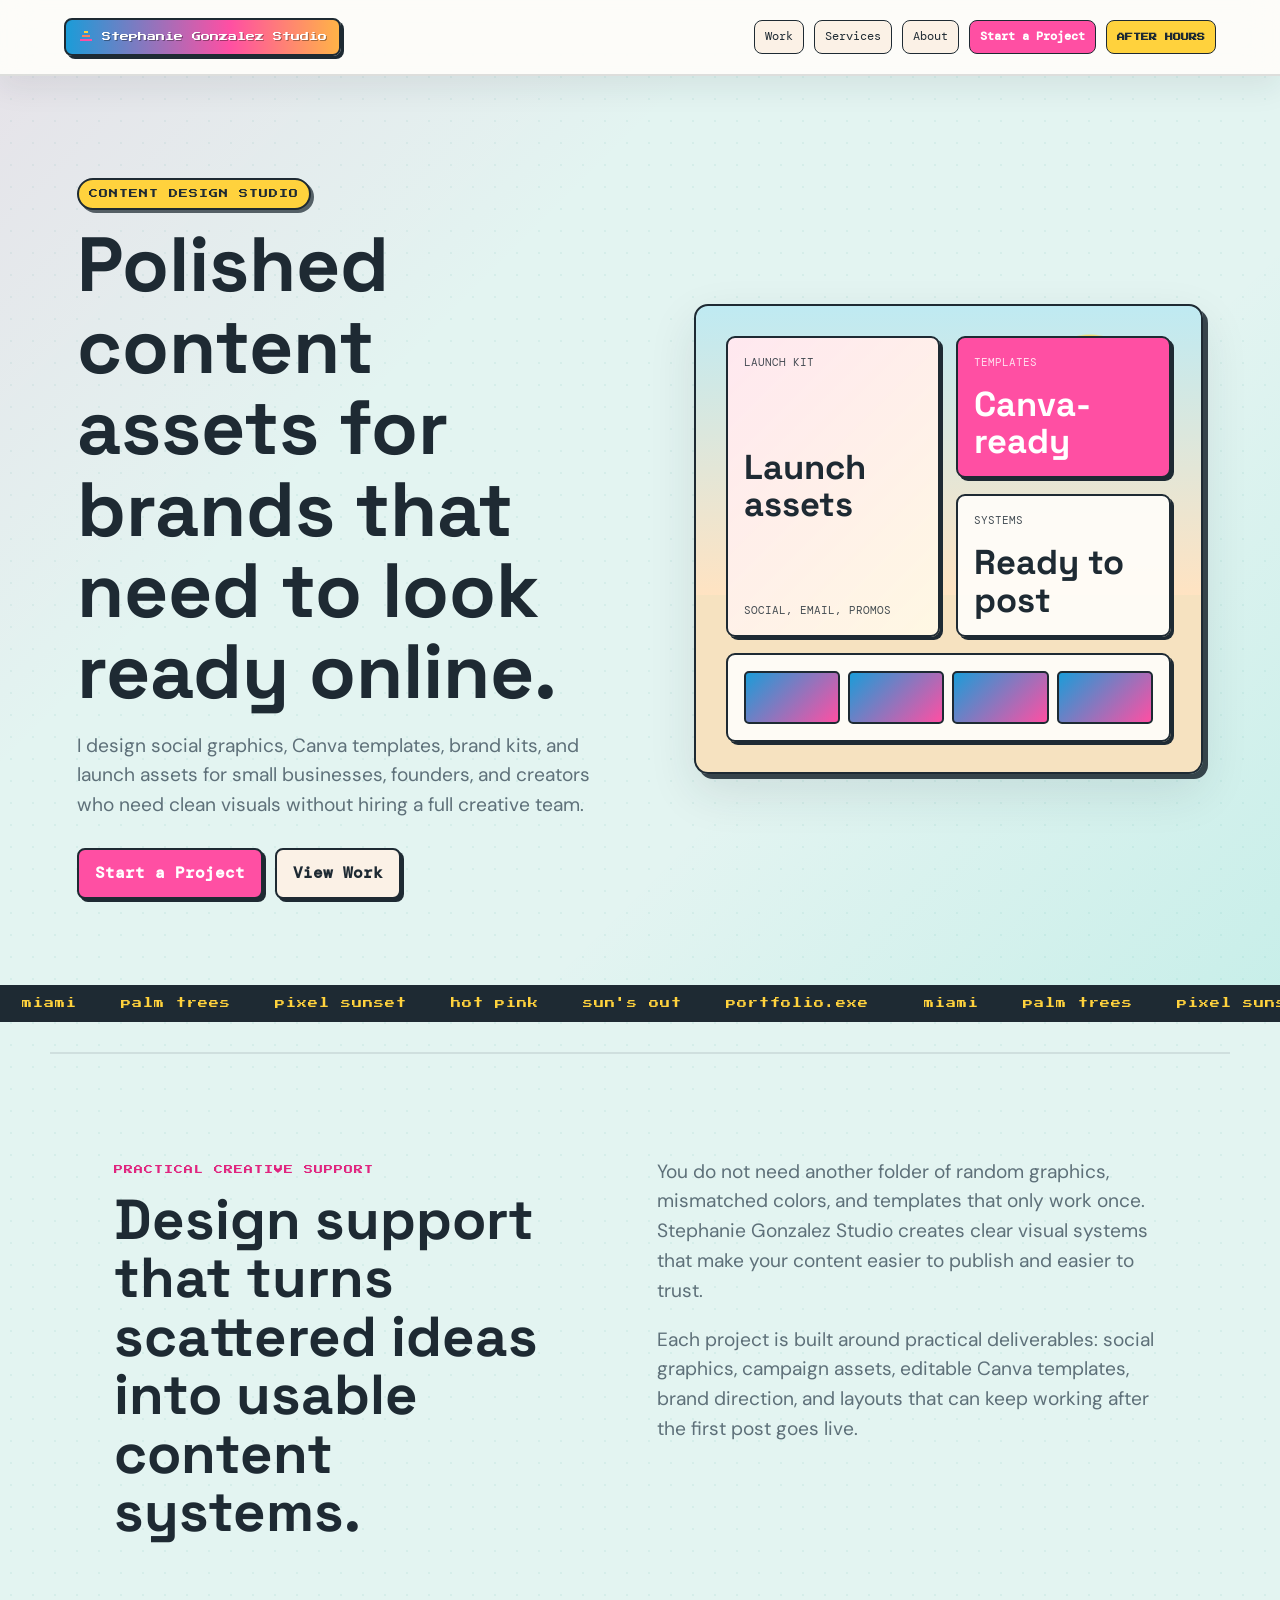
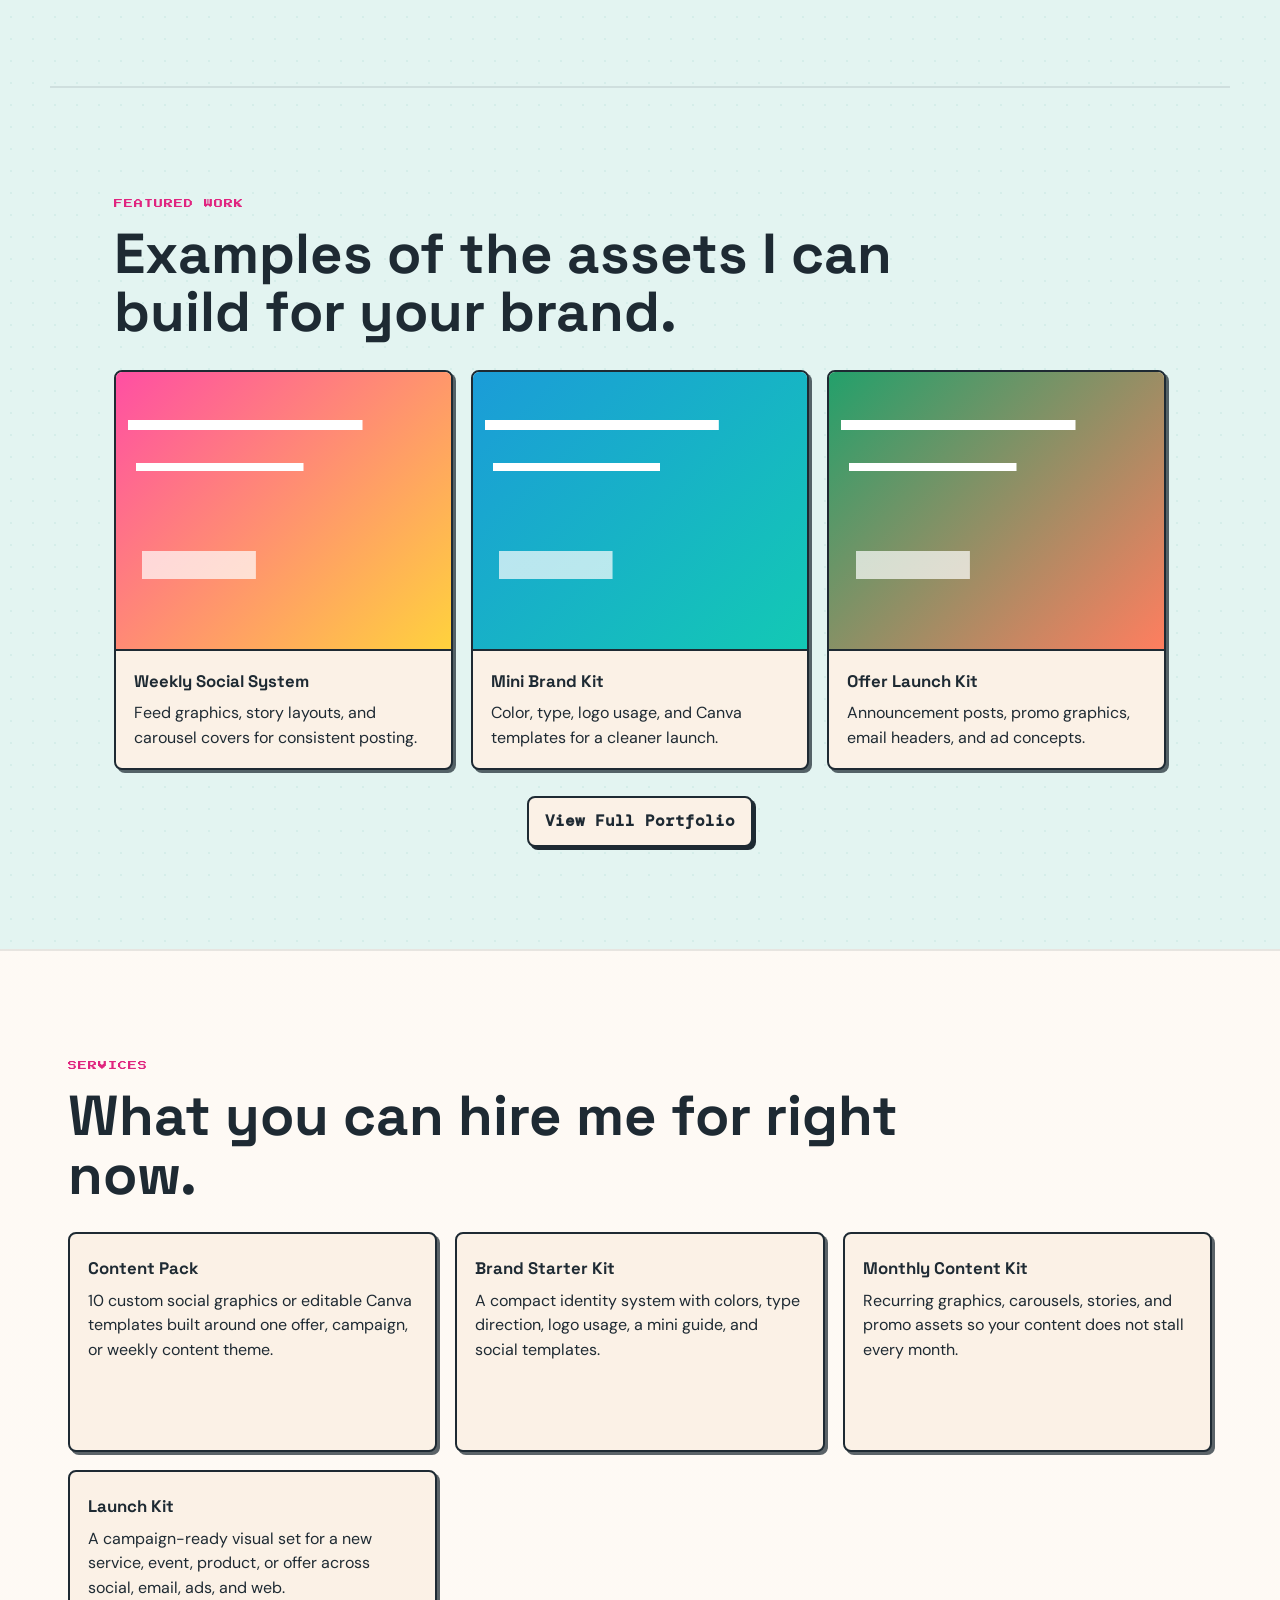
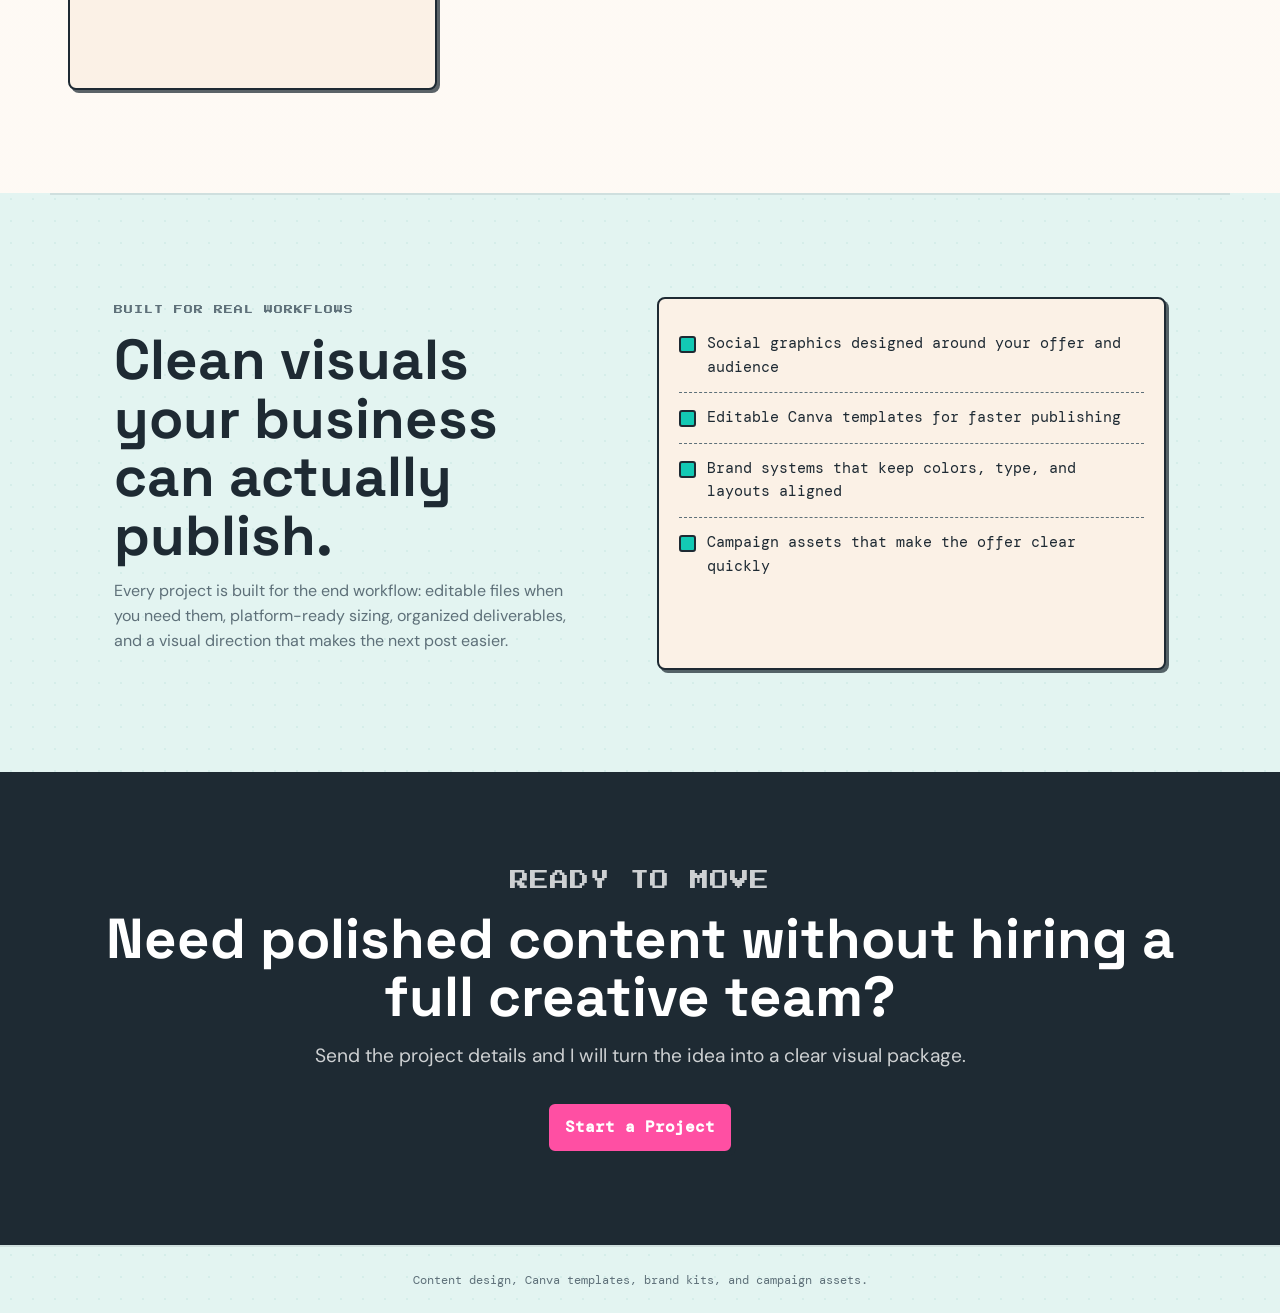
==== commit d0cca997: "Add stronger portfolio content" ====
--- a/index.html
+++ b/index.html
@@ -3,10 +3,10 @@
   <head>
     <meta charset="utf-8" />
     <meta name="viewport" content="width=device-width, initial-scale=1" />
-    <title>Content Design and Social Media Graphics | Stephanie Gonzalez Studio</title>
+    <title>Content Design, Canva Templates, and Launch Graphics | Stephanie Gonzalez Studio</title>
     <meta
       name="description"
-      content="Social media graphics, Canva templates, brand kits, and campaign assets for founders, creators, and small businesses."
+      content="Polished social media graphics, Canva templates, launch assets, and brand kits for small businesses, founders, and creators."
     />
     <link rel="preconnect" href="https://fonts.googleapis.com" />
     <link rel="preconnect" href="https://fonts.gstatic.com" crossorigin />
@@ -29,11 +29,11 @@
       <section class="hero">
         <div class="hero-copy">
           <p class="eyebrow">Content design studio</p>
-          <h1>Content design for brands that need to look polished online.</h1>
+          <h1>Polished content assets for brands that need to look ready online.</h1>
           <p class="hero-text">
-            Social media graphics, Canva templates, brand kits, and campaign assets
-            for founders, creators, and small businesses that need professional
-            visuals without building a full creative team.
+            I design social graphics, Canva templates, brand kits, and launch
+            assets for small businesses, founders, and creators who need clean
+            visuals without hiring a full creative team.
           </p>
           <div class="button-row">
             <a class="button button-primary" href="contact.html">Start a Project</a>
@@ -43,16 +43,16 @@
         <div class="hero-board" aria-label="Sample design system preview">
           <div class="board-card card-large">
             <span>Launch Kit</span>
-            <strong>Offer graphics</strong>
-            <small>Social, email, ads</small>
+            <strong>Launch assets</strong>
+            <small>Social, email, promos</small>
           </div>
           <div class="board-card card-accent">
             <span>Templates</span>
             <strong>Canva-ready</strong>
           </div>
           <div class="board-card">
-            <span>Content</span>
-            <strong>30 assets</strong>
+            <span>Systems</span>
+            <strong>Ready to post</strong>
           </div>
           <div class="board-strip">
             <i></i><i></i><i></i><i></i>
@@ -70,19 +70,19 @@
       <section class="section intro-section">
         <div class="section-heading">
           <p class="eyebrow">Practical creative support</p>
-          <h2>Design support that turns scattered ideas into ready-to-post content.</h2>
+          <h2>Design support that turns scattered ideas into usable content systems.</h2>
         </div>
         <div class="section-copy">
           <p>
-            You do not need another folder of half-finished graphics, mismatched
-            colors, or templates you never want to use. Stephanie Gonzalez Studio
-            creates clean, practical visual systems for businesses that need to
-            show up consistently online.
+            You do not need another folder of random graphics, mismatched colors,
+            and templates that only work once. Stephanie Gonzalez Studio creates
+            clear visual systems that make your content easier to publish and
+            easier to trust.
           </p>
           <p>
-            From social posts and launch graphics to editable Canva templates and
-            mini brand kits, every asset is built to help you publish faster,
-            look more credible, and keep your content moving.
+            Each project is built around practical deliverables: social graphics,
+            campaign assets, editable Canva templates, brand direction, and
+            layouts that can keep working after the first post goes live.
           </p>
         </div>
       </section>
@@ -90,23 +90,23 @@
       <section class="section">
         <div class="section-heading">
           <p class="eyebrow">Featured work</p>
-          <h2>Portfolio-ready content systems and campaign assets.</h2>
+          <h2>Examples of the assets I can build for your brand.</h2>
         </div>
         <div class="work-grid">
           <a class="work-card" href="work.html#social-system">
             <div class="work-art art-one"></div>
-            <h3>Social Media Content System</h3>
-            <p>Reusable social graphics for consistent weekly posting.</p>
+            <h3>Weekly Social System</h3>
+            <p>Feed graphics, story layouts, and carousel covers for consistent posting.</p>
           </a>
           <a class="work-card" href="work.html#brand-kit">
             <div class="work-art art-two"></div>
-            <h3>Brand Starter Kit</h3>
-            <p>A compact visual identity system for a small business launch.</p>
+            <h3>Mini Brand Kit</h3>
+            <p>Color, type, logo usage, and Canva templates for a cleaner launch.</p>
           </a>
           <a class="work-card" href="work.html#launch-kit">
             <div class="work-art art-three"></div>
-            <h3>Launch Campaign Graphics</h3>
-            <p>Promotional assets for a product, service, or event rollout.</p>
+            <h3>Offer Launch Kit</h3>
+            <p>Announcement posts, promo graphics, email headers, and ad concepts.</p>
           </a>
         </div>
         <div class="centered-action">
@@ -117,24 +117,24 @@
       <section class="section section-muted">
         <div class="section-heading">
           <p class="eyebrow">Services</p>
-          <h2>What you can hire me for.</h2>
+          <h2>What you can hire me for right now.</h2>
         </div>
         <div class="service-grid">
           <article class="service-card">
             <h3>Content Pack</h3>
-            <p>10 custom social graphics or editable Canva templates designed around your offer, campaign, or weekly content needs.</p>
+            <p>10 custom social graphics or editable Canva templates built around one offer, campaign, or weekly content theme.</p>
           </article>
           <article class="service-card">
             <h3>Brand Starter Kit</h3>
-            <p>A compact visual identity system with colors, type direction, logo usage, and social templates.</p>
+            <p>A compact identity system with colors, type direction, logo usage, a mini guide, and social templates.</p>
           </article>
           <article class="service-card">
             <h3>Monthly Content Kit</h3>
-            <p>Recurring social graphics, carousels, stories, and promo assets for steady visual content.</p>
+            <p>Recurring graphics, carousels, stories, and promo assets so your content does not stall every month.</p>
           </article>
           <article class="service-card">
             <h3>Launch Kit</h3>
-            <p>Campaign graphics for a new product, service, event, or offer across social, ads, email, and web.</p>
+            <p>A campaign-ready visual set for a new service, event, product, or offer across social, email, ads, and web.</p>
           </article>
         </div>
       </section>
@@ -142,24 +142,25 @@
       <section class="section proof-section">
         <div class="proof-copy">
           <p class="eyebrow">Built for real workflows</p>
-          <h2>Clean visuals your business can actually use.</h2>
+          <h2>Clean visuals your business can actually publish.</h2>
           <p>
-            Every project is built with the end workflow in mind, from Canva editing
-            to platform-ready sizing and repeatable brand systems.
+            Every project is built for the end workflow: editable files when you
+            need them, platform-ready sizing, organized deliverables, and a visual
+            direction that makes the next post easier.
           </p>
         </div>
         <ul class="proof-list">
-          <li>Social graphics designed for consistent posting</li>
+          <li>Social graphics designed around your offer and audience</li>
           <li>Editable Canva templates for faster publishing</li>
-          <li>Brand systems that keep visuals aligned</li>
-          <li>Campaign assets built around clear offers</li>
+          <li>Brand systems that keep colors, type, and layouts aligned</li>
+          <li>Campaign assets that make the offer clear quickly</li>
         </ul>
       </section>
 
       <section class="final-cta">
         <p class="eyebrow">Ready to move</p>
         <h2>Need polished content without hiring a full creative team?</h2>
-        <p>Send the project details and I will help turn the idea into a clear visual system.</p>
+        <p>Send the project details and I will turn the idea into a clear visual package.</p>
         <a class="button button-primary" href="contact.html">Start a Project</a>
       </section>
     </main>
--- a/styles.css
+++ b/styles.css
@@ -16,7 +16,9 @@
   --ocean: #5bd0e6;
   --sand: #f6e2c0;
   --titlebar: linear-gradient(90deg, #1b9cd8 0%, #ff4fa3 60%, #ffb347 100%);
-  --shadow: 6px 6px 0 var(--edge);
+  --dot: rgba(205, 233, 228, 0.62);
+  --shadow: 5px 5px 0 rgba(30, 42, 51, 0.88);
+  --soft-shadow: 0 18px 48px rgba(30, 42, 51, 0.11);
   --radius: 14px;
 }
 
@@ -38,7 +40,9 @@
   --ocean: #176c9e;
   --sand: #2a2440;
   --titlebar: linear-gradient(90deg, #0e4fa8 0%, #7b2bd6 55%, #ff5cb0 100%);
-  --shadow: 6px 6px 0 #000;
+  --dot: rgba(73, 200, 255, 0.14);
+  --shadow: 5px 5px 0 #000;
+  --soft-shadow: 0 18px 48px rgba(0, 0, 0, 0.24);
 }
 
 * {
@@ -51,7 +55,7 @@
 
 body {
   background:
-    radial-gradient(var(--wallpaper-2) 1.4px, transparent 1.4px) 0 0 / 18px 18px,
+    radial-gradient(var(--dot) 1.2px, transparent 1.2px) 0 0 / 22px 22px,
     var(--wallpaper);
   color: var(--ink);
   font-family: "DM Sans", system-ui, sans-serif;
@@ -76,8 +80,8 @@
   gap: 12px;
   justify-content: space-between;
   left: 0;
-  min-height: 64px;
-  padding: 8px 14px;
+  min-height: 62px;
+  padding: 8px clamp(12px, 4vw, 28px);
   position: fixed;
   right: 0;
   z-index: 50;
@@ -120,7 +124,7 @@
 .nav a,
 .theme-toggle {
   background: var(--panel-2);
-  border: 2px solid var(--edge);
+  border: 1.5px solid var(--edge);
   border-radius: 7px;
   color: var(--ink);
   font-family: "DM Mono", monospace;
@@ -156,24 +160,21 @@
 .contact-layout,
 .final-cta {
   background: var(--panel);
-  border: 2.5px solid var(--edge);
+  border: 2px solid var(--edge);
   border-radius: var(--radius);
-  box-shadow: var(--shadow);
-  margin: 0 auto 30px;
+  box-shadow: var(--soft-shadow), var(--shadow);
+  margin: 0 auto 34px;
   max-width: 1120px;
   overflow: hidden;
   position: relative;
 }
 
 .hero::before,
-.section::before,
 .page-hero::before,
-.case-study::before,
-.contact-layout::before,
 .final-cta::before {
   align-items: center;
   background: var(--titlebar);
-  border-bottom: 2.5px solid var(--edge);
+  border-bottom: 2px solid var(--edge);
   color: #fff;
   content: "stephanie_gonzalez.exe";
   display: flex;
@@ -182,14 +183,16 @@
   height: 34px;
   letter-spacing: 0;
   padding-left: 76px;
+  position: absolute;
+  left: 0;
+  right: 0;
+  top: 0;
+  z-index: 3;
   text-shadow: 1px 1px 0 rgba(0, 0, 0, 0.35);
 }
 
 .hero::after,
-.section::after,
 .page-hero::after,
-.case-study::after,
-.contact-layout::after,
 .final-cta::after {
   background:
     radial-gradient(circle, #ff6b6b 0 48%, transparent 52%) 0 0 / 14px 14px no-repeat,
@@ -201,7 +204,16 @@
   position: absolute;
   top: 10px;
   width: 58px;
-  z-index: 2;
+  z-index: 4;
+}
+
+.section::before,
+.section::after,
+.case-study::before,
+.case-study::after,
+.contact-layout::before,
+.contact-layout::after {
+  content: none;
 }
 
 .hero {
@@ -246,10 +258,10 @@
 h1 {
   color: var(--ink);
   font-family: "Pixelify Sans", sans-serif;
-  font-size: clamp(3rem, 8vw, 7rem);
+  font-size: clamp(3rem, 7.2vw, 6.35rem);
   font-weight: 700;
   letter-spacing: 0;
-  line-height: 0.9;
+  line-height: 1;
   margin-bottom: 18px;
   max-width: 960px;
 }
@@ -308,7 +320,7 @@
   align-items: center;
   border: 2px solid var(--edge);
   border-radius: 8px;
-  box-shadow: 4px 4px 0 var(--edge);
+  box-shadow: 3px 3px 0 var(--edge);
   display: inline-flex;
   font-family: "DM Mono", monospace;
   font-weight: 700;
@@ -319,7 +331,7 @@
 }
 
 .button:hover {
-  box-shadow: 2px 2px 0 var(--edge);
+  box-shadow: 1px 1px 0 var(--edge);
   transform: translate(2px, 2px);
 }
 
@@ -337,7 +349,7 @@
   background: var(--ink);
   border: 2.5px solid var(--edge);
   border-radius: 10px;
-  box-shadow: var(--shadow);
+  box-shadow: var(--soft-shadow), 4px 4px 0 var(--edge);
   margin: 0 auto 30px;
   max-width: 1120px;
   overflow: hidden;
@@ -372,7 +384,7 @@
   align-self: stretch;
   background:
     linear-gradient(180deg, #bfeaf2 0%, #ffe3c2 58%, var(--sand) 58% 100%);
-  border-left: 2.5px solid var(--edge);
+  border-left: 2px solid var(--edge);
   display: grid;
   gap: 14px;
   grid-template-columns: repeat(2, minmax(0, 1fr));
@@ -418,7 +430,7 @@
   background: rgba(255, 253, 250, 0.88);
   border: 2px solid var(--edge);
   border-radius: 10px;
-  box-shadow: 4px 4px 0 var(--edge);
+  box-shadow: 3px 3px 0 var(--edge);
   display: flex;
   flex-direction: column;
   justify-content: space-between;
@@ -475,7 +487,7 @@
 .section,
 .page-hero,
 .contact-layout {
-  padding: clamp(54px, 8vw, 102px) clamp(22px, 5vw, 68px) clamp(30px, 5vw, 62px);
+  padding: clamp(46px, 7vw, 88px) clamp(22px, 5vw, 68px) clamp(36px, 5vw, 64px);
 }
 
 .intro-section,
@@ -508,7 +520,7 @@
   background: var(--panel-2);
   border: 2px solid var(--edge);
   border-radius: 10px;
-  box-shadow: 4px 4px 0 var(--edge);
+  box-shadow: 3px 3px 0 var(--edge);
 }
 
 .work-card {
@@ -572,7 +584,7 @@
   background: var(--panel-2);
   border: 2px solid var(--edge);
   border-radius: 10px;
-  box-shadow: 4px 4px 0 var(--edge);
+  box-shadow: 3px 3px 0 var(--edge);
   list-style: none;
   margin: 0;
   padding: 20px;
@@ -621,7 +633,8 @@
 
 .page-hero.compact h1,
 .page-hero.split h1 {
-  font-size: clamp(2.8rem, 6.5vw, 6rem);
+  font-size: clamp(2.7rem, 6vw, 5.5rem);
+  line-height: 1.02;
 }
 
 .about-panel,
@@ -667,7 +680,7 @@
 .case-study {
   display: grid;
   gap: 0;
-  grid-template-columns: minmax(280px, 0.86fr) minmax(0, 1.14fr);
+  grid-template-columns: minmax(280px, 0.82fr) minmax(0, 1.18fr);
 }
 
 .case-study + .case-study {
@@ -693,7 +706,7 @@
   background: rgba(255, 253, 250, 0.78);
   border: 2px solid var(--edge);
   border-radius: 8px;
-  box-shadow: 4px 4px 0 var(--edge);
+  box-shadow: 3px 3px 0 var(--edge);
   display: block;
   position: absolute;
 }
@@ -751,7 +764,7 @@
 }
 
 .case-copy {
-  padding: clamp(58px, 7vw, 94px) clamp(28px, 5vw, 58px) clamp(32px, 5vw, 58px);
+  padding: clamp(34px, 5vw, 64px) clamp(28px, 5vw, 58px);
 }
 
 .case-copy h2 {
@@ -934,3 +947,388 @@
     max-width: 100%;
   }
 }
+
+/* Clean portfolio framing pass: keep the brief's palette, not its cramped app-window layout. */
+body {
+  padding: 0;
+}
+
+.site-header {
+  background: rgba(255, 253, 250, 0.9);
+  backdrop-filter: blur(16px);
+  border-bottom: 2px solid rgba(30, 42, 51, 0.14);
+  border-top: 0;
+  bottom: auto;
+  box-shadow: 0 12px 30px rgba(30, 42, 51, 0.08);
+  min-height: 76px;
+  padding: 16px clamp(18px, 5vw, 64px);
+  position: sticky;
+  top: 0;
+}
+
+[data-theme="dark"] .site-header {
+  background: rgba(19, 32, 58, 0.92);
+}
+
+.brand {
+  border-radius: 8px;
+  box-shadow: 3px 3px 0 var(--edge);
+  max-width: 100%;
+}
+
+.nav {
+  gap: 10px;
+}
+
+.nav a,
+.theme-toggle {
+  border-radius: 8px;
+  white-space: nowrap;
+}
+
+.hero,
+.section,
+.page-hero,
+.case-study,
+.contact-layout,
+.final-cta {
+  border: 0;
+  border-radius: 0;
+  box-shadow: none;
+  margin: 0 auto;
+  max-width: none;
+  overflow: visible;
+}
+
+.hero::before,
+.hero::after,
+.page-hero::before,
+.page-hero::after,
+.final-cta::before,
+.final-cta::after {
+  content: none;
+}
+
+.hero {
+  align-items: center;
+  gap: clamp(30px, 5vw, 70px);
+  grid-template-columns: minmax(0, 1.02fr) minmax(320px, 0.94fr);
+  min-height: calc(100vh - 76px);
+  padding: clamp(58px, 8vw, 110px) clamp(18px, 6vw, 78px) clamp(46px, 7vw, 86px);
+}
+
+.hero-copy {
+  padding: 0;
+}
+
+h1 {
+  font-size: clamp(3rem, 7vw, 6.9rem);
+  line-height: 1.02;
+  max-width: 980px;
+}
+
+h2 {
+  font-size: clamp(2rem, 4.4vw, 4.35rem);
+  line-height: 1.04;
+}
+
+.hero-text,
+.page-hero p,
+.section-copy,
+.final-cta p {
+  color: var(--ink-soft);
+  max-width: 740px;
+}
+
+.hero-board {
+  align-self: center;
+  border: 2px solid var(--edge);
+  border-radius: 14px;
+  box-shadow: var(--soft-shadow), 5px 5px 0 rgba(30, 42, 51, 0.86);
+  min-height: 510px;
+  overflow: hidden;
+  padding: clamp(22px, 3vw, 30px);
+}
+
+.hero-board::before {
+  opacity: 0.72;
+}
+
+.hero-board::after {
+  opacity: 0.34;
+}
+
+.board-card,
+.board-strip {
+  border-radius: 9px;
+  min-width: 0;
+}
+
+.board-card strong {
+  font-size: clamp(1.75rem, 3.2vw, 3rem);
+  line-height: 1.02;
+  overflow-wrap: anywhere;
+}
+
+.marquee {
+  border-left: 0;
+  border-radius: 0;
+  border-right: 0;
+  box-shadow: none;
+  max-width: none;
+}
+
+.section,
+.page-hero,
+.case-list,
+.contact-layout {
+  max-width: 1180px;
+  padding: clamp(58px, 8vw, 106px) clamp(18px, 5vw, 76px);
+}
+
+.section {
+  border-top: 2px solid rgba(30, 42, 51, 0.1);
+  background: transparent;
+}
+
+.section-muted {
+  background:
+    linear-gradient(rgba(255, 253, 250, 0.72), rgba(255, 253, 250, 0.72)),
+    var(--panel-2);
+  max-width: none;
+  padding-left: max(clamp(18px, 5vw, 76px), calc((100vw - 1180px) / 2 + 18px));
+  padding-right: max(clamp(18px, 5vw, 76px), calc((100vw - 1180px) / 2 + 18px));
+}
+
+[data-theme="dark"] .section-muted {
+  background: rgba(27, 42, 72, 0.72);
+}
+
+.work-card,
+.service-card,
+.package-card,
+.about-panel,
+.contact-note,
+.contact-form,
+.proof-list,
+.case-study {
+  border: 2px solid var(--edge);
+  border-radius: 8px;
+  box-shadow: 3px 3px 0 rgba(30, 42, 51, 0.72);
+}
+
+.case-study {
+  background: var(--panel);
+  overflow: hidden;
+}
+
+.final-cta {
+  background: var(--ink);
+  border-top: 2px solid var(--edge);
+  color: #fff;
+  max-width: none;
+  padding: clamp(56px, 8vw, 92px) clamp(18px, 6vw, 76px);
+  text-align: center;
+}
+
+.final-cta .eyebrow,
+.final-cta p {
+  color: rgba(255, 255, 255, 0.78);
+  margin-left: auto;
+  margin-right: auto;
+}
+
+.final-cta .button-primary {
+  background: var(--pink);
+  color: #fff;
+  margin-top: 12px;
+}
+
+.site-footer {
+  border-top: 2px solid rgba(30, 42, 51, 0.1);
+  margin: 0;
+  max-width: none;
+  padding: 24px clamp(18px, 5vw, 76px);
+}
+
+@media (max-width: 940px) {
+  .hero {
+    grid-template-columns: 1fr;
+    min-height: auto;
+  }
+
+  .hero-board {
+    border-left: 2px solid var(--edge);
+    border-top: 2px solid var(--edge);
+    min-height: 420px;
+  }
+}
+
+@media (max-width: 720px) {
+  body {
+    padding: 0;
+  }
+
+  .site-header {
+    gap: 12px;
+    padding: 14px;
+  }
+
+  .nav {
+    gap: 8px;
+  }
+
+  .nav a,
+  .theme-toggle {
+    font-size: 10px;
+    min-height: 32px;
+    padding: 6px 8px;
+  }
+
+  .hero {
+    padding: 44px 14px 42px;
+  }
+
+  h1 {
+    font-size: clamp(2.7rem, 15vw, 4.8rem);
+    line-height: 1.05;
+  }
+
+  .hero-board {
+    min-height: auto;
+  }
+
+  .card-large {
+    min-height: 220px;
+  }
+
+  .site-footer {
+    align-items: flex-start;
+    flex-direction: column;
+    text-align: left;
+  }
+}
+
+/* Hero cleanup: preserve the brief's palette without letting pixel typography crowd the first block. */
+.hero {
+  align-items: center;
+  background:
+    linear-gradient(135deg, rgba(255, 79, 163, 0.1), transparent 32%),
+    linear-gradient(315deg, rgba(19, 201, 180, 0.13), transparent 34%);
+}
+
+.hero-copy {
+  max-width: 780px;
+}
+
+.hero h1 {
+  font-family: "Space Grotesk", sans-serif;
+  font-size: clamp(3.15rem, 6vw, 6.25rem);
+  font-weight: 700;
+  line-height: 1.06;
+  max-width: 820px;
+}
+
+.hero .eyebrow {
+  background: var(--lemon);
+  border: 2px solid var(--edge);
+  border-radius: 999px;
+  box-shadow: 3px 3px 0 rgba(30, 42, 51, 0.72);
+  color: var(--edge);
+  padding: 7px 10px;
+}
+
+.hero-board {
+  background:
+    radial-gradient(circle at 78% 18%, rgba(255, 210, 61, 0.9) 0 54px, transparent 56px),
+    linear-gradient(180deg, #bfeaf2 0%, #ffe3c2 62%, var(--sand) 62% 100%);
+  gap: 16px;
+  min-height: 470px;
+}
+
+[data-theme="dark"] .hero-board {
+  background:
+    radial-gradient(circle at 78% 18%, rgba(255, 227, 107, 0.74) 0 54px, transparent 56px),
+    linear-gradient(180deg, #161b40 0%, #3a1c5a 62%, var(--sand) 62% 100%);
+}
+
+.hero-board::before,
+.hero-board::after {
+  content: none;
+}
+
+.board-card,
+.board-strip {
+  background: rgba(255, 253, 250, 0.92);
+}
+
+.board-card span,
+.board-card small {
+  font-family: "DM Mono", monospace;
+  font-size: 11px;
+  letter-spacing: 0;
+}
+
+.board-card strong {
+  font-family: "Space Grotesk", sans-serif;
+  font-size: clamp(1.7rem, 2.7vw, 2.55rem);
+  line-height: 1.08;
+}
+
+.card-large {
+  background:
+    linear-gradient(rgba(255, 253, 250, 0.88), rgba(255, 253, 250, 0.88)),
+    linear-gradient(135deg, var(--pink), var(--lemon));
+}
+
+.card-accent {
+  background: var(--pink);
+}
+
+@media (max-width: 940px) {
+  .hero {
+    gap: 34px;
+    padding-top: 52px;
+  }
+
+  .hero h1 {
+    font-size: clamp(3rem, 10vw, 5.6rem);
+    max-width: 920px;
+  }
+
+  .hero-board {
+    min-height: 380px;
+  }
+}
+
+@media (max-width: 720px) {
+  .hero {
+    padding: 38px 16px 42px;
+  }
+
+  .hero h1 {
+    font-size: clamp(2.45rem, 12.5vw, 4.15rem);
+    line-height: 1.08;
+  }
+
+  .hero .eyebrow {
+    font-size: 8px;
+    line-height: 1.45;
+    max-width: 100%;
+  }
+
+  .hero-board {
+    gap: 12px;
+    padding: 16px;
+  }
+
+  .board-card,
+  .board-strip {
+    min-height: 112px;
+    padding: 14px;
+  }
+
+  .card-large {
+    min-height: 188px;
+  }
+}
